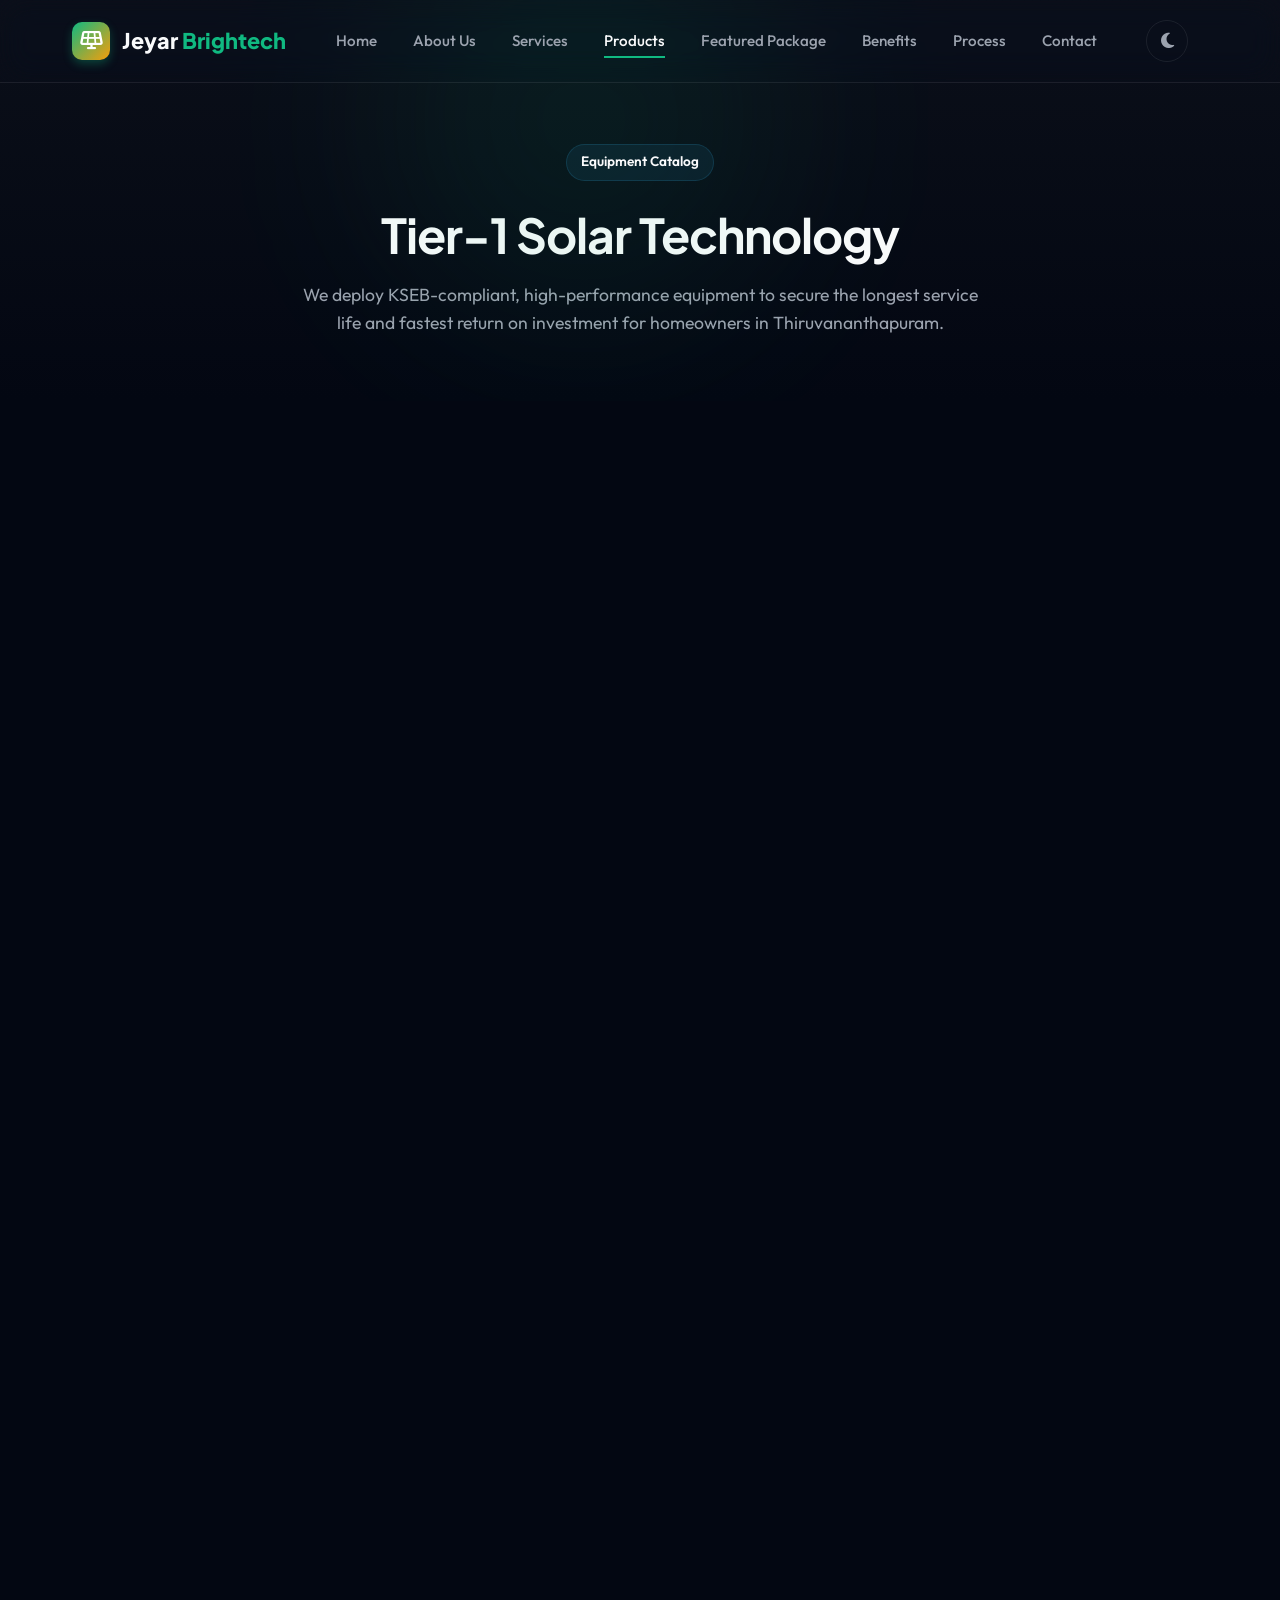
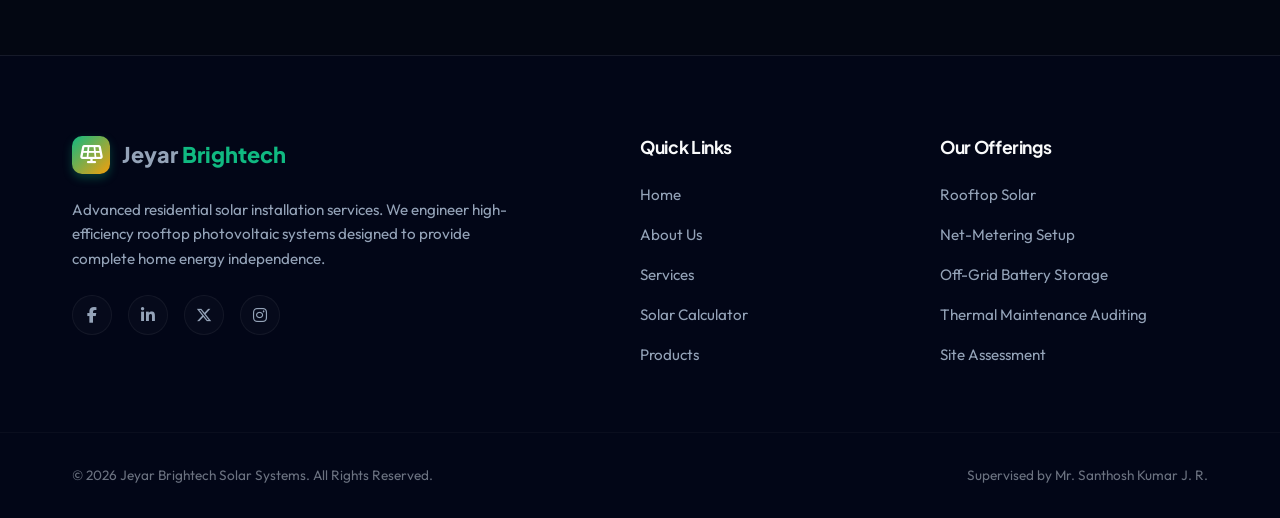
==== products.html @ 48701ebe "k" ====
<!DOCTYPE html>
<html lang="en" data-theme="dark">
<head>
    <meta charset="UTF-8">
    <meta name="viewport" content="width=device-width, initial-scale=1.0">
    <title>Jeyar Brightech | Solar Products Catalog</title>
    <meta name="description" content="Explore our premium solar products catalog, featuring PAHAL Topcon panels, Selec/Vsole inverters, and lithium energy storage systems. Owned by Mr. Santhosh Kumar J. R.">
    <meta name="keywords" content="solar products, PAHAL Topcon panels, Selec inverters, Vsole inverters, lithium batteries, tubular batteries, Jeyar Brightech">
    <meta name="author" content="Jeyar Brightech">
    <link rel="icon" type="image/svg+xml" href="data:image/svg+xml,<svg xmlns='http://www.w3.org/2000/svg' viewBox='0 0 24 24' fill='%2310b981'><path d='M12 2v2M12 20v2M4.93 4.93l1.41 1.41M16.24 16.24l1.41 1.41M2 12h2M20 12h2M6.34 17.66l-1.41 1.41M19.07 4.93l-1.41 1.41M12 7c-2.76 0-5 2.24-5 5s2.24 5 5 5 5-2.24 5-5-2.24-5-5-5z'/></svg>">
    
    <!-- Google Fonts -->
    <link rel="preconnect" href="https://fonts.googleapis.com">
    <link rel="preconnect" href="https://fonts.gstatic.com" crossorigin>
    <link href="https://fonts.googleapis.com/css2?family=Outfit:wght@300;400;500;600;700&family=Plus+Jakarta+Sans:wght@400;500;600;700;800&display=swap" rel="stylesheet">
    
    <!-- FontAwesome for Icons -->
    <link rel="stylesheet" href="https://cdnjs.cloudflare.com/ajax/libs/font-awesome/6.4.0/css/all.min.css">
    
    <!-- Main Style Sheet -->
    <link rel="stylesheet" href="style.css">
    
    <!-- Products Page Specific Styles -->
    <style>
        .products-hero {
            padding: 9rem 0 4rem 0;
            background: linear-gradient(180deg, var(--bg-secondary) 0%, var(--bg-primary) 100%);
            position: relative;
            overflow: hidden;
            text-align: center;
        }

        .products-hero::before {
            content: '';
            position: absolute;
            top: -20%;
            left: 30%;
            width: 400px;
            height: 400px;
            background: var(--accent-glow);
            filter: blur(100px);
            border-radius: 50%;
            opacity: 0.6;
            pointer-events: none;
        }

        .product-row {
            display: grid;
            grid-template-columns: 1fr 1.1fr;
            gap: 4rem;
            align-items: center;
            margin-bottom: 5rem;
        }

        .product-row:nth-child(even) {
            direction: rtl;
        }

        .product-row:nth-child(even) .product-info-block {
            direction: ltr;
        }

        .product-image-block {
            position: relative;
            border-radius: 24px;
            overflow: hidden;
            border: 1px solid var(--border-color);
            box-shadow: var(--shadow-md);
            transition: border-color var(--transition-speed), transform var(--transition-speed);
        }

        .product-image-block:hover {
            border-color: var(--border-hover);
            transform: translateY(-5px);
        }

        .product-image-block img {
            width: 100%;
            height: auto;
            display: block;
            object-fit: cover;
            aspect-ratio: 4/3;
        }

        .product-badge-overlay {
            position: absolute;
            top: 1.5rem;
            left: 1.5rem;
            background: rgba(15, 23, 42, 0.75);
            backdrop-filter: blur(8px);
            border: 1px solid rgba(255, 255, 255, 0.1);
            color: #fff;
            padding: 0.5rem 1rem;
            border-radius: 30px;
            font-size: 0.85rem;
            font-weight: 600;
            z-index: 2;
        }

        .product-row:nth-child(even) .product-badge-overlay {
            left: auto;
            right: 1.5rem;
        }

        .product-info-block h3 {
            font-size: 2.2rem;
            font-weight: 700;
            margin-bottom: 1.25rem;
            font-family: 'Plus Jakarta Sans', sans-serif;
            color: var(--text-primary);
        }

        .product-description {
            font-size: 1.05rem;
            line-height: 1.6;
            color: var(--text-secondary);
            margin-bottom: 2rem;
        }

        .specs-table {
            width: 100%;
            border-collapse: collapse;
            margin-bottom: 2.25rem;
            font-size: 0.95rem;
        }

        .specs-table tr {
            border-bottom: 1px solid var(--border-color);
        }

        .specs-table tr:last-child {
            border-bottom: none;
        }

        .specs-table td {
            padding: 0.8rem 0;
            color: var(--text-secondary);
        }

        .specs-table td:first-child {
            font-weight: 600;
            color: var(--text-primary);
            width: 40%;
        }

        .advantage-tags {
            display: flex;
            flex-wrap: wrap;
            gap: 0.75rem;
            margin-bottom: 2.25rem;
        }

        .advantage-tag {
            background: rgba(var(--accent-emerald-rgb), 0.08);
            border: 1px solid rgba(var(--accent-emerald-rgb), 0.15);
            color: var(--accent-emerald);
            padding: 0.4rem 0.9rem;
            border-radius: 30px;
            font-size: 0.85rem;
            font-weight: 600;
            display: inline-flex;
            align-items: center;
            gap: 0.5rem;
        }

        @media (max-width: 992px) {
            .product-row {
                grid-template-columns: 1fr;
                gap: 2.5rem;
                margin-bottom: 4rem;
            }
            .product-row:nth-child(even) {
                direction: ltr;
            }
            .product-image-block img {
                aspect-ratio: 16/9;
            }
        }
    </style>
</head>
<body>

    <!-- Header Navigation -->
    <header class="header">
        <div class="container header-container">
            <a href="index.html" class="logo">
                <span class="logo-icon"><i class="fa-solid fa-solar-panel"></i></span>
                <span class="logo-text">Jeyar <span class="highlight">Brightech</span></span>
            </a>
            
            <nav class="nav" id="nav-menu">
                <ul class="nav-list">
                    <li><a href="index.html" class="nav-link">Home</a></li>
                    <li><a href="index.html#about" class="nav-link">About Us</a></li>
                    <li><a href="index.html#services" class="nav-link">Services</a></li>
                    <li><a href="#" class="nav-link active">Products</a></li>
                    <li><a href="index.html#package" class="nav-link">Featured Package</a></li>
                    <li><a href="index.html#benefits" class="nav-link">Benefits</a></li>
                    <li><a href="index.html#process" class="nav-link">Process</a></li>
                    <li><a href="index.html#contact" class="nav-link">Contact</a></li>
                </ul>
            </nav>

            <div class="header-actions">
                <button class="theme-toggle" id="theme-toggle" aria-label="Toggle theme">
                    <i class="fa-solid fa-moon"></i>
                </button>
                <button class="mobile-toggle" id="mobile-toggle" aria-label="Toggle navigation menu">
                    <span></span>
                    <span></span>
                    <span></span>
                </button>
            </div>
        </div>
    </header>

    <!-- Main Content -->
    <main>
        <!-- Hero Banner -->
        <section class="products-hero">
            <div class="container">
                <div class="badge animate-fade-in" style="margin-bottom: 1.5rem; background: rgba(56, 189, 248, 0.08); border: 1px solid rgba(56, 189, 248, 0.15); display: inline-flex;">
                    <span style="color: var(--text-primary); font-weight: 600;">Equipment Catalog</span>
                </div>
                <h1 style="font-size: 3rem; margin-bottom: 1rem; font-family: 'Plus Jakarta Sans', sans-serif;">Tier-1 Solar Technology</h1>
                <p style="max-width: 700px; margin: 0 auto; color: var(--text-secondary); font-size: 1.1rem; line-height: 1.6;">
                    We deploy KSEB-compliant, high-performance equipment to secure the longest service life and fastest return on investment for homeowners in Thiruvananthapuram.
                </p>
            </div>
        </section>

        <!-- Product Details Catalog -->
        <section class="section">
            <div class="container">
                
                <!-- Product 1: PV Modules -->
                <div class="product-row reveal">
                    <div class="product-image-block">
                        <span class="product-badge-overlay"><i class="fa-solid fa-certificate text-emerald"></i> 30-Year Performance Warranty</span>
                        <img src="assets/solar_panel_villa.png" alt="PAHAL Topcon Monocrystalline Panels">
                    </div>
                    <div class="product-info-block">
                        <h3>Solar Photovoltaic Modules</h3>
                        <p class="product-description">
                            We install premium monocrystalline N-type Topcon technology solar panels, yielding exceptional sunlight-to-electricity conversion efficiency, even on overcast days.
                        </p>
                        <table class="specs-table">
                            <tr>
                                <td>Panel Technology</td>
                                <td>N-Type Topcon Monocrystalline (Half-Cut Cells)</td>
                            </tr>
                            <tr>
                                <td>Power Outputs</td>
                                <td>550Wp - 575Wp+ modules</td>
                            </tr>
                            <tr>
                                <td>Module Efficiency</td>
                                <td>Up to 22.3% conversion rate</td>
                            </tr>
                            <tr>
                                <td>Temperature Coefficient</td>
                                <td>-0.30% / °C (High temperature tolerance)</td>
                            </tr>
                        </table>
                        <div class="advantage-tags">
                            <span class="advantage-tag"><i class="fa-solid fa-cloud-sun"></i> Low Light Efficiency</span>
                            <span class="advantage-tag"><i class="fa-solid fa-snowflake"></i> Low Heat Degradation</span>
                            <span class="advantage-tag"><i class="fa-solid fa-wind"></i> 2400Pa Wind Load Certified</span>
                        </div>
                        <a href="index.html#contact" class="btn btn-primary"><i class="fa-solid fa-file-invoice-dollar"></i> Get System Quote</a>
                    </div>
                </div>

                <!-- Product 2: Inverters -->
                <div class="product-row reveal">
                    <div class="product-image-block">
                        <span class="product-badge-overlay"><i class="fa-solid fa-shield-halved text-emerald"></i> 10-Year Manufacturer Warranty</span>
                        <img src="assets/smart_inverter.png" alt="Smart Solar Grid-Tied Inverter">
                    </div>
                    <div class="product-info-block">
                        <h3>Smart Grid-Tied Inverters</h3>
                        <p class="product-description">
                            The brain of your solar system. Converts DC power generated by panels into pure sine-wave AC power for home usage. Includes built-in WiFi cloud telemetry.
                        </p>
                        <table class="specs-table">
                            <tr>
                                <td>Inverter Type</td>
                                <td>High-Efficiency On-Grid / Hybrid pure sine wave</td>
                            </tr>
                            <tr>
                                <td>MPPT Efficiency</td>
                                <td>99.9% tracking accuracy (Dual MPPT inputs)</td>
                            </tr>
                            <tr>
                                <td>Connectivity</td>
                                <td>WiFi / RS485 for real-time mobile app monitoring</td>
                            </tr>
                            <tr>
                                <td>Safety Ratings</td>
                                <td>IP65 water protection, DC isolation switch</td>
                            </tr>
                        </table>
                        <div class="advantage-tags">
                            <span class="advantage-tag"><i class="fa-solid fa-mobile-screen-button"></i> Mobile App Telemetry</span>
                            <span class="advantage-tag"><i class="fa-solid fa-bolt"></i> Surge Protection Built-in</span>
                            <span class="advantage-tag"><i class="fa-solid fa-house-signal"></i> Net-Metering Compliant</span>
                        </div>
                        <a href="index.html#contact" class="btn btn-primary"><i class="fa-solid fa-file-invoice-dollar"></i> Get System Quote</a>
                    </div>
                </div>

                <!-- Product 3: Batteries -->
                <div class="product-row reveal">
                    <div class="product-image-block">
                        <span class="product-badge-overlay"><i class="fa-solid fa-battery-full text-emerald"></i> 5-Year Deep-Cycle Warranty</span>
                        <img src="assets/lithium_battery.png" alt="Lithium Solar Storage battery pack">
                    </div>
                    <div class="product-info-block">
                        <h3>Energy Storage Batteries</h3>
                        <p class="product-description">
                            Designed for hybrid configurations. Store excess daytime solar electricity to secure uninterrupted home power during evening grid blackouts.
                        </p>
                        <table class="specs-table">
                            <tr>
                                <td>Battery Options</td>
                                <td>Smart Lithium-ion (LiFePO4) / Tall Tubular Batteries</td>
                            </tr>
                            <tr>
                                <td>Depth of Discharge</td>
                                <td>Up to 90% DoD for Lithium, 50% for Tubular</td>
                            </tr>
                            <tr>
                                <td>Design Life</td>
                                <td>6000+ Cycles (Lithium), 1500+ Cycles (Tubular)</td>
                            </tr>
                            <tr>
                                <td>Environmental Safety</td>
                                <td>Integrated Battery Management System (BMS)</td>
                            </tr>
                        </table>
                        <div class="advantage-tags">
                            <span class="advantage-tag"><i class="fa-solid fa-house-laptop"></i> Uninterrupted Backups</span>
                            <span class="advantage-tag"><i class="fa-solid fa-heart-pulse"></i> Intelligent BMS Monitor</span>
                            <span class="advantage-tag"><i class="fa-solid fa-fire-extinguisher"></i> Thermal Runaway Safety</span>
                        </div>
                        <a href="index.html#contact" class="btn btn-primary"><i class="fa-solid fa-file-invoice-dollar"></i> Get System Quote</a>
                    </div>
                </div>

                <!-- Product 4: Mounting Structures -->
                <div class="product-row reveal">
                    <div class="product-image-block">
                        <span class="product-badge-overlay"><i class="fa-solid fa-circle-check text-emerald"></i> Corrosion Resistant Warranty</span>
                        <div style="background: linear-gradient(135deg, #1e293b, #0f172a); display: flex; align-items: center; justify-content: center; aspect-ratio: 4/3; width: 100%;">
                            <i class="fa-solid fa-screwdriver-wrench" style="font-size: 6rem; color: var(--accent-emerald); opacity: 0.85;"></i>
                        </div>
                    </div>
                    <div class="product-info-block">
                        <h3>HDG Mounting Structures</h3>
                        <p class="product-description">
                            Rooftop solar systems are subjected to severe monsoon winds and coastal air. We secure your panels with heavy-duty structural engineering.
                        </p>
                        <table class="specs-table">
                            <tr>
                                <td>Structure Profile</td>
                                <td>Hot-Dip Galvanized (HDG) / 16-Gauge anodized Aluminum</td>
                            </tr>
                            <tr>
                                <td>Wind Speed Rating</td>
                                <td>Engineered to withstand up to 150 km/h wind shear</td>
                            </tr>
                            <tr>
                                <td>Fasteners</td>
                                <td>SS304 stainless steel bolts and weather-resistant clamps</td>
                            </tr>
                            <tr>
                                <td>Grounding Protection</td>
                                <td>Lightning arrestor + copper earthing rods standard</td>
                            </tr>
                        </table>
                        <div class="advantage-tags">
                            <span class="advantage-tag"><i class="fa-solid fa-cloud-showers-water"></i> Corrosion-proof HDG</span>
                            <span class="advantage-tag"><i class="fa-solid fa-cloud-bolt"></i> Lightning Shield protection</span>
                            <span class="advantage-tag"><i class="fa-solid fa-helmet-safety"></i> Structural Engineer certified</span>
                        </div>
                        <a href="index.html#contact" class="btn btn-primary"><i class="fa-solid fa-file-invoice-dollar"></i> Get System Quote</a>
                    </div>
                </div>

            </div>
        </section>
    </main>

    <!-- Footer -->
    <footer class="footer">
        <div class="container footer-container">
            <div class="footer-info">
                <a href="index.html" class="logo">
                    <span class="logo-icon"><i class="fa-solid fa-solar-panel"></i></span>
                    <span class="logo-text">Jeyar <span class="highlight">Brightech</span></span>
                </a>
                <p>Advanced residential solar installation services. We engineer high-efficiency rooftop photovoltaic systems designed to provide complete home energy independence.</p>
                <div class="social-links">
                    <a href="#" aria-label="Facebook"><i class="fa-brands fa-facebook-f"></i></a>
                    <a href="#" aria-label="LinkedIn"><i class="fa-brands fa-linkedin-in"></i></a>
                    <a href="#" aria-label="Twitter"><i class="fa-brands fa-x-twitter"></i></a>
                    <a href="#" aria-label="Instagram"><i class="fa-brands fa-instagram"></i></a>
                </div>
            </div>
            
            <div class="footer-links-col">
                <h4>Quick Links</h4>
                <ul class="footer-links">
                    <li><a href="index.html">Home</a></li>
                    <li><a href="index.html#about">About Us</a></li>
                    <li><a href="index.html#services">Services</a></li>
                    <li><a href="index.html#calculator">Solar Calculator</a></li>
                    <li><a href="#">Products</a></li>
                </ul>
            </div>
            
            <div class="footer-links-col">
                <h4>Our Offerings</h4>
                <ul class="footer-links">
                    <li><a href="index.html#services">Rooftop Solar</a></li>
                    <li><a href="index.html#services">Net-Metering Setup</a></li>
                    <li><a href="index.html#services">Off-Grid Battery Storage</a></li>
                    <li><a href="index.html#services">Thermal Maintenance Auditing</a></li>
                    <li><a href="index.html#contact">Site Assessment</a></li>
                </ul>
            </div>
        </div>
        
        <div class="footer-bottom">
            <div class="container footer-bottom-container">
                <p>&copy; 2026 Jeyar Brightech Solar Systems. All Rights Reserved.</p>
                <p>Supervised by Mr. Santhosh Kumar J. R.</p>
            </div>
        </div>
    </footer>

    <!-- Toast Container for Notifications -->
    <div class="toast-container" id="toast-container"></div>

    <script src="app.js"></script>
</body>
</html>
---- style.css ----
/* ==========================================================================
   Jeyar Brightech Solar Systems Stylesheet
   Created with premium dark-first aesthetic, dynamic animations,
   light/dark modes, and high-fidelity responsive layouts.
   ========================================================================== */

/* --- Custom Variables & Theme Tokens --- */
:root {
    /* Dark Mode (Default) Variables */
    --bg-primary: #030712;
    --bg-secondary: #0b0f19;
    --bg-card: rgba(17, 24, 39, 0.7);
    --bg-card-hover: rgba(31, 41, 55, 0.85);
    --text-primary: #f9fafb;
    --text-secondary: #9ca3af;
    --text-muted: #6b7280;
    
    --accent-emerald: #10b981;
    --accent-emerald-rgb: 16, 185, 129;
    --accent-amber: #f59e0b;
    --accent-amber-rgb: 245, 158, 11;
    --accent-glow: rgba(16, 185, 129, 0.15);
    
    --border-color: rgba(255, 255, 255, 0.08);
    --border-hover: rgba(16, 185, 129, 0.3);
    
    --glass-blur: blur(16px) saturate(120%);
    --shadow-sm: 0 2px 8px rgba(0, 0, 0, 0.5);
    --shadow-md: 0 8px 30px rgba(0, 0, 0, 0.6);
    --shadow-glow: 0 0 25px rgba(16, 185, 129, 0.25);
    
    --transition-speed: 0.3s;
    --transition-elastic: cubic-bezier(0.68, -0.6, 0.32, 1.6);
}

[data-theme="light"] {
    /* Light Mode Variables */
    --bg-primary: #f8fafc;
    --bg-secondary: #f1f5f9;
    --bg-card: rgba(255, 255, 255, 0.8);
    --bg-card-hover: rgba(255, 255, 255, 0.95);
    --text-primary: #0f172a;
    --text-secondary: #475569;
    --text-muted: #64748b;
    
    --accent-emerald: #059669;
    --accent-emerald-rgb: 5, 150, 105;
    --accent-amber: #d97706;
    --accent-amber-rgb: 217, 119, 6;
    --accent-glow: rgba(5, 150, 105, 0.08);
    
    --border-color: rgba(15, 23, 42, 0.08);
    --border-hover: rgba(5, 150, 105, 0.4);
    
    --glass-blur: blur(16px) saturate(110%);
    --shadow-sm: 0 2px 8px rgba(15, 23, 42, 0.05);
    --shadow-md: 0 8px 30px rgba(15, 23, 42, 0.08);
    --shadow-glow: 0 10px 25px rgba(5, 150, 105, 0.15);
}

/* --- Base Settings & Resets --- */
* {
    margin: 0;
    padding: 0;
    box-sizing: border-box;
}

html {
    scroll-behavior: smooth;
    scroll-padding-top: 80px; /* Offset for sticky header */
    --scene-sky-bg: linear-gradient(to bottom, #38bdf8 0%, #bae6fd 60%, #e0f2fe 100%);
    --stars-opacity: 0;
    --sun-opacity: 1;
    --sun-translate: translateY(0);
    --moon-opacity: 0;
    --moon-translate: translateY(80px);
    --sea-color: #0284c7;
    --hill-color: #22c55e;
}

/* --- Base Settings & Resets --- */
* {
    margin: 0;
    padding: 0;
    box-sizing: border-box;
}

html {
    scroll-behavior: smooth;
    scroll-padding-top: 80px; /* Offset for sticky header */
}

body {
    font-family: 'Outfit', sans-serif;
    background-color: var(--bg-primary);
    color: var(--text-primary);
    line-height: 1.6;
    transition: background-color var(--transition-speed) ease, color var(--transition-speed) ease;
    overflow-x: hidden;
}

h1, h2, h3, h4, h5, h6 {
    font-family: 'Plus Jakarta Sans', sans-serif;
    font-weight: 700;
    letter-spacing: -0.02em;
    line-height: 1.25;
}

a {
    color: inherit;
    text-decoration: none;
    transition: all var(--transition-speed) ease;
}

ul {
    list-style: none;
}

button, input, select, textarea {
    font-family: inherit;
    font-size: inherit;
    color: inherit;
    background: none;
    border: none;
    outline: none;
}

img {
    max-width: 100%;
    height: auto;
    display: block;
}

/* --- Reusable Layout Components --- */
.container {
    width: 100%;
    max-width: 1200px;
    margin: 0 auto;
    padding: 0 2rem;
}

.section {
    padding: 3.5rem 0;
    position: relative;
}

.bg-alt {
    background-color: var(--bg-secondary);
}

.highlight {
    color: var(--accent-emerald);
}

.text-emerald {
    color: var(--accent-emerald) !important;
}

.text-amber {
    color: var(--accent-amber) !important;
}

.text-white {
    color: var(--text-primary) !important;
}

.flex-1 {
    flex: 1;
}

.hidden {
    display: none !important;
}

/* --- Buttons & CTAs --- */
.btn {
    display: inline-flex;
    align-items: center;
    justify-content: center;
    gap: 0.75rem;
    padding: 0.875rem 1.75rem;
    border-radius: 50px;
    font-weight: 600;
    font-size: 0.95rem;
    cursor: pointer;
    transition: all var(--transition-speed) var(--transition-elastic);
    box-shadow: var(--shadow-sm);
}

.btn-primary {
    background: linear-gradient(135deg, var(--accent-emerald) 0%, rgba(var(--accent-emerald-rgb), 0.8) 100%);
    color: #ffffff;
}

.btn-primary:hover {
    transform: translateY(-3px);
    box-shadow: 0 8px 20px rgba(var(--accent-emerald-rgb), 0.4);
    filter: brightness(1.1);
}

.btn-outline {
    border: 2px solid var(--border-color);
    color: var(--text-primary);
}

.btn-outline:hover {
    border-color: var(--accent-emerald);
    background-color: rgba(var(--accent-emerald-rgb), 0.05);
    transform: translateY(-3px);
}

.btn-block {
    display: flex;
    width: 100%;
}

/* --- Card Styles (Glassmorphism) --- */
.glass-card {
    background: var(--bg-card);
    backdrop-filter: var(--glass-blur);
    -webkit-backdrop-filter: var(--glass-blur);
    border: 1px solid var(--border-color);
    border-radius: 20px;
    box-shadow: var(--shadow-md);
    transition: transform var(--transition-speed) ease, border-color var(--transition-speed) ease, box-shadow var(--transition-speed) ease;
}

.glass-card:hover {
    border-color: var(--border-hover);
    box-shadow: var(--shadow-glow);
}

/* --- Section Headers --- */
.section-header {
    text-align: center;
    max-width: 700px;
    margin: 0 auto 2.25rem auto;
}

.section-subtitle {
    font-size: 0.875rem;
    text-transform: uppercase;
    letter-spacing: 0.2em;
    font-weight: 700;
    color: var(--accent-emerald);
    display: block;
    margin-bottom: 0.75rem;
}

.section-title {
    font-size: 2.5rem;
    margin-bottom: 1.25rem;
}

.section-desc {
    color: var(--text-secondary);
    font-size: 1.1rem;
}

/* --- Header & Navigation --- */
.header {
    position: fixed;
    top: 0;
    left: 0;
    width: 100%;
    z-index: 1000;
    background: rgba(var(--bg-primary) == #030712 ? "3, 7, 18" : "248, 250, 252", 0.75);
    backdrop-filter: var(--glass-blur);
    -webkit-backdrop-filter: var(--glass-blur);
    border-bottom: 1px solid var(--border-color);
    transition: padding var(--transition-speed) ease, background var(--transition-speed) ease;
    padding: 1.25rem 0;
}

.header.scrolled {
    padding: 0.75rem 0;
    background: var(--bg-primary);
    box-shadow: var(--shadow-sm);
}

.header-container {
    display: flex;
    align-items: center;
    justify-content: space-between;
}

/* Logo */
.logo {
    display: flex;
    align-items: center;
    gap: 0.75rem;
    font-size: 1.35rem;
    font-weight: 800;
    font-family: 'Plus Jakarta Sans', sans-serif;
}

.logo-icon {
    width: 38px;
    height: 38px;
    background: linear-gradient(135deg, var(--accent-emerald) 0%, var(--accent-amber) 100%);
    border-radius: 10px;
    display: flex;
    align-items: center;
    justify-content: center;
    color: #ffffff;
    font-size: 1.15rem;
    box-shadow: 0 4px 10px rgba(var(--accent-emerald-rgb), 0.3);
}

/* Nav Menu */
.nav-list {
    display: flex;
    align-items: center;
    gap: 2.25rem;
}

.nav-link {
    font-size: 0.95rem;
    font-weight: 500;
    color: var(--text-secondary);
    position: relative;
    padding: 0.5rem 0;
}

.nav-link:hover, .nav-link.active {
    color: var(--text-primary);
}

.nav-link::after {
    content: '';
    position: absolute;
    bottom: 0;
    left: 0;
    width: 0%;
    height: 2px;
    background-color: var(--accent-emerald);
    transition: width var(--transition-speed) ease;
}

.nav-link:hover::after, .nav-link.active::after {
    width: 100%;
}

/* Header Actions */
.header-actions {
    display: flex;
    align-items: center;
    gap: 1.25rem;
}

.theme-toggle {
    width: 42px;
    height: 42px;
    border-radius: 50%;
    border: 1px solid var(--border-color);
    display: flex;
    align-items: center;
    justify-content: center;
    cursor: pointer;
    font-size: 1.1rem;
    color: var(--text-secondary);
    transition: all var(--transition-speed) ease;
}

.theme-toggle:hover {
    color: var(--accent-emerald);
    border-color: var(--accent-emerald);
    background-color: rgba(var(--accent-emerald-rgb), 0.05);
}

.mobile-menu-toggle {
    display: none;
    flex-direction: column;
    gap: 5px;
    width: 30px;
    cursor: pointer;
}

.mobile-menu-toggle .bar {
    width: 100%;
    height: 3px;
    background-color: var(--text-primary);
    border-radius: 3px;
    transition: all var(--transition-speed) ease;
}

/* --- Hero Section --- */
.hero {
    min-height: 95vh;
    display: flex;
    align-items: center;
    padding-top: 140px;
    padding-bottom: 120px;
    position: relative;
    overflow: hidden;
    background-image: var(--hero-bg);
    background-size: cover;
    background-position: center bottom;
    background-repeat: no-repeat;
    transition: background-image 0.8s ease-in-out, background-color 0.8s ease-in-out;
}

.hero-container {
    display: flex;
    justify-content: space-between;
    align-items: center;
    gap: 2rem;
    position: relative;
    z-index: 5;
    flex-wrap: wrap;
    width: 100%;
}

.hero-content {
    display: flex;
    flex-direction: column;
    align-items: flex-start;
}

.badge {
    display: inline-flex;
    align-items: center;
    gap: 0.5rem;
    padding: 0.4rem 0.9rem;
    border-radius: 50px;
    background-color: rgba(var(--accent-emerald-rgb), 0.08);
    border: 1px solid rgba(var(--accent-emerald-rgb), 0.2);
    font-size: 0.85rem;
    font-weight: 600;
    color: var(--accent-emerald);
    margin-bottom: 1.75rem;
}

.hero-title {
    font-size: 3.75rem;
    line-height: 1.15;
    margin-bottom: 1.5rem;
}

.gradient-text {
    background: linear-gradient(135deg, var(--accent-emerald) 0%, var(--accent-amber) 100%);
    -webkit-background-clip: text;
    -webkit-text-fill-color: transparent;
}

.hero-subtitle {
    font-size: 1.15rem;
    color: var(--text-secondary);
    margin-bottom: 1.5rem;
    max-width: 580px;
}

.owner-tag {
    margin-bottom: 1.25rem;
}

.owner-badge {
    display: inline-flex;
    align-items: center;
    gap: 0.5rem;
    padding: 0.5rem 1rem;
    border-radius: 12px;
    background-color: var(--border-color);
    font-size: 0.9rem;
    font-weight: 500;
    border: 1px solid rgba(255, 255, 255, 0.03);
}

.hero-actions {
    display: flex;
    align-items: center;
    gap: 1.25rem;
    flex-wrap: wrap;
}

/* Hero Right: Solar Graphic */
.hero-graphics {
    position: relative;
    display: flex;
    justify-content: center;
    align-items: center;
}

.hero-card {
    padding: 2rem;
    width: 100%;
    max-width: 440px;
    border-radius: 28px;
    position: relative;
    overflow: hidden;
}

.solar-panel-graphic {
    aspect-ratio: 16/10;
    background: linear-gradient(145deg, #111827 0%, #1f2937 100%);
    border-radius: 16px;
    position: relative;
    overflow: hidden;
    border: 1px solid rgba(255, 255, 255, 0.05);
    margin-bottom: 1.5rem;
}

.grid-line {
    position: absolute;
    background-color: rgba(255, 255, 255, 0.07);
}

.grid-line.horizontal {
    width: 100%;
    height: 1px;
}

.grid-line.horizontal:nth-child(1) { top: 25%; }
.grid-line.horizontal:nth-child(2) { top: 50%; }
.grid-line.horizontal:nth-child(3) { top: 75%; }

.grid-line.vertical {
    height: 100%;
    width: 1px;
}

.grid-line.vertical:nth-child(4) { left: 25%; }
.grid-line.vertical:nth-child(5) { left: 50%; }
.grid-line.vertical:nth-child(6) { left: 75%; }

.sun-glow {
    position: absolute;
    top: -20%;
    left: -20%;
    width: 60%;
    height: 60%;
    background: radial-gradient(circle, rgba(var(--accent-amber-rgb), 0.3) 0%, transparent 70%);
    animation: pulseGlow 4s infinite alternate ease-in-out;
}

.card-footer {
    display: flex;
    justify-content: space-between;
    align-items: center;
    border-top: 1px solid var(--border-color);
    padding-top: 1.25rem;
}

.stat-item {
    display: flex;
    flex-direction: column;
}

.stat-number {
    font-size: 1.85rem;
    font-weight: 800;
    font-family: 'Plus Jakarta Sans', sans-serif;
    color: var(--accent-emerald);
}

.stat-plus {
    font-size: 1.3rem;
    color: var(--accent-emerald);
    font-weight: 700;
}

.stat-label {
    font-size: 0.8rem;
    color: var(--text-muted);
    text-transform: uppercase;
    letter-spacing: 0.05em;
    margin-top: 0.25rem;
}

.hero-badge-float {
    position: absolute;
    top: 10%;
    left: -15%;
    padding: 0.85rem 1.25rem;
    display: flex;
    align-items: center;
    gap: 0.85rem;
    border-radius: 16px;
    max-width: 220px;
    animation: floatUpDown 6s infinite ease-in-out;
}

.hero-badge-float-2 {
    position: absolute;
    bottom: 12%;
    right: -10%;
    padding: 0.85rem 1.25rem;
    display: flex;
    align-items: center;
    gap: 0.85rem;
    border-radius: 16px;
    max-width: 220px;
    animation: floatUpDown 6s infinite ease-in-out 3s;
}

.badge-float-icon {
    width: 40px;
    height: 40px;
    border-radius: 12px;
    background: rgba(255, 255, 255, 0.03);
    display: flex;
    align-items: center;
    justify-content: center;
    font-size: 1.15rem;
    border: 1px solid var(--border-color);
}

.hero-badge-float h4, .hero-badge-float-2 h4 {
    font-size: 0.85rem;
    font-weight: 700;
    color: var(--text-primary);
}

.hero-badge-float p, .hero-badge-float-2 p {
    font-size: 0.75rem;
    color: var(--text-secondary);
}

/* Scroll indicator */
.scroll-indicator {
    position: absolute;
    bottom: 2rem;
    left: 50%;
    transform: translateX(-50%);
    display: flex;
    flex-direction: column;
    align-items: center;
    gap: 0.5rem;
    font-size: 0.8rem;
    color: var(--text-muted);
    text-transform: uppercase;
    letter-spacing: 0.1em;
    pointer-events: none;
    z-index: 2;
}

.scroll-bounce {
    animation: bounce 2s infinite;
}

/* --- About Us Section --- */
.about-grid {
    display: grid;
    grid-template-columns: 1.05fr 0.95fr;
    gap: 2rem;
    align-items: stretch;
}

.about-info {
    padding: 1.5rem 2rem;
    display: flex;
    flex-direction: column;
    justify-content: space-between;
}

.about-icon-main {
    width: 54px;
    height: 54px;
    border-radius: 14px;
    background-color: rgba(var(--accent-emerald-rgb), 0.08);
    color: var(--accent-emerald);
    display: flex;
    align-items: center;
    justify-content: center;
    font-size: 1.45rem;
    border: 1px solid rgba(var(--accent-emerald-rgb), 0.15);
    margin-bottom: 1.75rem;
}

.about-info h3 {
    font-size: 1.85rem;
    margin-bottom: 1.25rem;
}

.about-info p {
    color: var(--text-secondary);
    margin-bottom: 1.25rem;
}

.owner-bio {
    display: flex;
    align-items: center;
    gap: 1rem;
    border-top: 1px solid var(--border-color);
    padding-top: 1.75rem;
    margin-top: 1.5rem;
}

.owner-avatar {
    width: 52px;
    height: 52px;
    border-radius: 50%;
    background-color: rgba(var(--accent-emerald-rgb), 0.08);
    border: 2px solid var(--accent-emerald);
    display: flex;
    align-items: center;
    justify-content: center;
    font-size: 1.35rem;
    color: var(--accent-emerald);
}

.owner-name {
    font-size: 1.05rem;
    font-weight: 700;
}

.owner-title {
    font-size: 0.85rem;
    color: var(--text-muted);
}

.about-values {
    display: flex;
    flex-direction: column;
    gap: 1.5rem;
    justify-content: center;
}

.value-card {
    padding: 2rem;
    display: flex;
    gap: 1.5rem;
    align-items: flex-start;
}

.value-icon {
    width: 48px;
    height: 48px;
    border-radius: 12px;
    background-color: rgba(255, 255, 255, 0.02);
    border: 1px solid var(--border-color);
    display: flex;
    align-items: center;
    justify-content: center;
    font-size: 1.25rem;
    color: var(--accent-emerald);
    flex-shrink: 0;
    transition: all var(--transition-speed) ease;
}

.value-card:hover .value-icon {
    background-color: rgba(var(--accent-emerald-rgb), 0.1);
    border-color: var(--accent-emerald);
}

.value-text h4 {
    font-size: 1.15rem;
    margin-bottom: 0.5rem;
}

.value-text p {
    font-size: 0.95rem;
    color: var(--text-secondary);
}

/* --- Solutions / Services Section --- */
.solutions-grid {
    display: grid;
    grid-template-columns: repeat(auto-fit, minmax(280px, 1fr));
    gap: 2rem;
}

.solution-card {
    padding: 2.5rem;
    display: flex;
    flex-direction: column;
    height: 100%;
}

.solution-icon {
    width: 52px;
    height: 52px;
    border-radius: 14px;
    background-color: rgba(var(--accent-emerald-rgb), 0.08);
    color: var(--accent-emerald);
    display: flex;
    align-items: center;
    justify-content: center;
    font-size: 1.45rem;
    border: 1px solid rgba(var(--accent-emerald-rgb), 0.15);
    margin-bottom: 1.75rem;
}

.solution-card h3 {
    font-size: 1.45rem;
    margin-bottom: 1rem;
}

.solution-card p {
    color: var(--text-secondary);
    font-size: 0.95rem;
    margin-bottom: 1.75rem;
    flex-grow: 1;
}

.solution-list {
    display: flex;
    flex-direction: column;
    gap: 0.75rem;
    border-top: 1px solid var(--border-color);
    padding-top: 1.5rem;
}

.solution-list li {
    display: flex;
    align-items: center;
    gap: 0.75rem;
    font-size: 0.88rem;
    color: var(--text-secondary);
}

/* --- Solar Calculator Section --- */
.calculator {
    position: relative;
    overflow: hidden;
}

.calc-bg-glow {
    position: absolute;
    bottom: -15%;
    left: -15%;
    width: 50vw;
    height: 50vw;
    background: radial-gradient(circle, var(--accent-glow) 0%, transparent 70%);
    pointer-events: none;
    z-index: 0;
}

.calculator-grid {
    display: grid;
    grid-template-columns: 1fr 1fr;
    gap: 1.5rem;
    align-items: start;
    position: relative;
    z-index: 1;
}

.calc-input-block, .calc-result-block {
    padding: 1.5rem 2rem;
}

.calc-input-block h3, .calc-result-block h3 {
    font-size: 1.75rem;
    margin-bottom: 2rem;
    border-bottom: 1px solid var(--border-color);
    padding-bottom: 1rem;
}

.form-group {
    margin-bottom: 1.25rem;
}

.form-group label {
    display: block;
    font-size: 0.9rem;
    font-weight: 600;
    color: var(--text-secondary);
    margin-bottom: 0.75rem;
    text-transform: uppercase;
    letter-spacing: 0.05em;
}

/* Slider Controls */
.bill-slider-container {
    display: flex;
    flex-direction: column;
    gap: 1rem;
}

.slider-val-display {
    font-size: 2.25rem;
    font-weight: 800;
    color: var(--accent-emerald);
    font-family: 'Plus Jakarta Sans', sans-serif;
}

.custom-slider {
    width: 100%;
    height: 8px;
    border-radius: 5px;
    background: var(--border-color);
    -webkit-appearance: none;
    appearance: none;
    cursor: pointer;
    transition: background var(--transition-speed) ease;
}

.custom-slider::-webkit-slider-thumb {
    -webkit-appearance: none;
    width: 24px;
    height: 24px;
    border-radius: 50%;
    background: var(--accent-emerald);
    border: 4px solid var(--bg-primary);
    box-shadow: 0 4px 10px rgba(var(--accent-emerald-rgb), 0.4);
    transition: transform var(--transition-speed) ease;
}

.custom-slider::-webkit-slider-thumb:hover {
    transform: scale(1.15);
}

.slider-labels {
    display: flex;
    justify-content: space-between;
    font-size: 0.8rem;
    color: var(--text-muted);
}

/* Toggle Group Custom */
.property-toggle-btn-group {
    display: flex;
    gap: 1rem;
}

.prop-btn {
    flex: 1;
    padding: 0.85rem 1.25rem;
    border-radius: 12px;
    border: 1px solid var(--border-color);
    font-weight: 600;
    font-size: 0.95rem;
    cursor: pointer;
    display: flex;
    align-items: center;
    justify-content: center;
    gap: 0.75rem;
    background: rgba(255, 255, 255, 0.01);
    transition: all var(--transition-speed) ease;
}

.prop-btn:hover {
    border-color: var(--border-hover);
}

.prop-btn.active {
    background-color: rgba(var(--accent-emerald-rgb), 0.08);
    border-color: var(--accent-emerald);
    color: var(--accent-emerald);
}

/* Select Control */
.custom-select {
    width: 100%;
    padding: 0.9rem 1.25rem;
    border-radius: 12px;
    border: 1px solid var(--border-color);
    background-color: var(--bg-primary);
    color: var(--text-primary);
    appearance: none;
    -webkit-appearance: none;
    cursor: pointer;
    background-image: url("data:image/svg+xml,%3Csvg xmlns='http://www.w3.org/2000/svg' viewBox='0 0 24 24' fill='none' stroke='%239ca3af' stroke-width='2' stroke-linecap='round' stroke-linejoin='round'%3E%3Cpolyline points='6 9 12 15 18 9'/%3E%3C/svg%3E");
    background-repeat: no-repeat;
    background-position: right 1.25rem center;
    background-size: 1.25rem;
    transition: border-color var(--transition-speed) ease;
}

.custom-select:hover, .custom-select:focus {
    border-color: var(--accent-emerald);
}

/* Tips Block */
.calc-tips {
    display: flex;
    gap: 1rem;
    padding: 1.25rem;
    background: rgba(var(--accent-amber-rgb), 0.05);
    border: 1px solid rgba(var(--accent-amber-rgb), 0.15);
    border-radius: 14px;
    align-items: flex-start;
}

.tip-icon {
    font-size: 1.25rem;
    color: var(--accent-amber);
}

.tip-text {
    font-size: 0.88rem;
    color: var(--text-secondary);
}

/* Result Blocks */
.results-grid {
    display: grid;
    grid-template-columns: 1fr 1fr;
    gap: 1.5rem;
    margin-bottom: 1.25rem;
}

.result-tile {
    padding: 1.5rem;
    background-color: rgba(255, 255, 255, 0.015);
    border: 1px solid var(--border-color);
    border-radius: 16px;
    display: flex;
    align-items: center;
    gap: 1.25rem;
}

.result-icon {
    width: 44px;
    height: 44px;
    border-radius: 10px;
    background-color: rgba(255, 255, 255, 0.03);
    border: 1px solid var(--border-color);
    display: flex;
    align-items: center;
    justify-content: center;
    font-size: 1.15rem;
    color: var(--accent-emerald);
}

.result-label {
    display: block;
    font-size: 0.78rem;
    color: var(--text-muted);
    text-transform: uppercase;
    letter-spacing: 0.05em;
    margin-bottom: 0.25rem;
}

.result-value {
    font-size: 1.35rem;
    font-weight: 700;
    font-family: 'Plus Jakarta Sans', sans-serif;
}

/* Eco Impact */
.eco-impact-box {
    background: rgba(var(--accent-emerald-rgb), 0.04);
    border: 1px solid rgba(var(--accent-emerald-rgb), 0.12);
    border-radius: 18px;
    padding: 1rem 1.25rem;
    margin-bottom: 1.25rem;
}

.eco-impact-box h4 {
    font-size: 0.95rem;
    margin-bottom: 1.25rem;
    text-transform: uppercase;
    letter-spacing: 0.05em;
    color: var(--text-secondary);
}

.eco-stats {
    display: flex;
    gap: 2rem;
}

.eco-stat {
    display: flex;
    align-items: center;
    gap: 1rem;
    flex: 1;
}

.eco-icon {
    font-size: 1.75rem;
    color: var(--accent-emerald);
}

.eco-val {
    display: block;
    font-size: 1.45rem;
    font-weight: 800;
    color: var(--text-primary);
    line-height: 1.15;
}

.eco-lbl {
    font-size: 0.78rem;
    color: var(--text-muted);
}

/* --- Product Showcase Section --- */
.products-grid {
    display: grid;
    grid-template-columns: repeat(auto-fit, minmax(320px, 1fr));
    gap: 2.5rem;
}

.product-card {
    display: flex;
    flex-direction: column;
    height: 100%;
    position: relative;
    overflow: hidden;
}

.product-tag {
    position: absolute;
    top: 1.25rem;
    right: 1.25rem;
    background: linear-gradient(135deg, var(--accent-amber) 0%, #d97706 100%);
    color: #ffffff;
    font-size: 0.75rem;
    font-weight: 700;
    padding: 0.35rem 0.85rem;
    border-radius: 50px;
    z-index: 2;
    text-transform: uppercase;
    letter-spacing: 0.05em;
}

.product-img-placeholder {
    width: 100%;
    aspect-ratio: 16/10;
    background: linear-gradient(145deg, #111827 0%, #030712 100%);
    border-radius: 20px 20px 0 0;
    border-bottom: 1px solid var(--border-color);
    display: flex;
    align-items: center;
    justify-content: center;
    position: relative;
    overflow: hidden;
}

.product-img {
    width: 100%;
    height: 100%;
    object-fit: cover;
    transition: transform var(--transition-speed) ease;
}

.product-card:hover .product-img {
    transform: scale(1.06);
}

.product-info {
    padding: 2.25rem;
    flex-grow: 1;
    display: flex;
    flex-direction: column;
}

.product-category {
    font-size: 0.75rem;
    text-transform: uppercase;
    letter-spacing: 0.1em;
    font-weight: 700;
    color: var(--accent-emerald);
    margin-bottom: 0.5rem;
}

.product-info h3 {
    font-size: 1.35rem;
    margin-bottom: 0.75rem;
}

.product-info p {
    color: var(--text-secondary);
    font-size: 0.92rem;
    margin-bottom: 1.75rem;
    flex-grow: 1;
}

.product-specs {
    border-top: 1px solid var(--border-color);
    padding-top: 1.25rem;
    display: flex;
    justify-content: space-between;
    font-size: 0.85rem;
    font-weight: 600;
    color: var(--text-secondary);
}

.product-specs i {
    color: var(--accent-emerald);
    margin-right: 0.5rem;
}

/* --- FAQ Accordion --- */
.faq-accordion-list {
    max-width: 800px;
    margin: 0 auto;
    display: flex;
    flex-direction: column;
    gap: 1.25rem;
}

.faq-item {
    border-radius: 16px;
    overflow: hidden;
    transition: all var(--transition-speed) ease;
}

.faq-question {
    width: 100%;
    padding: 1.75rem 2rem;
    text-align: left;
    display: flex;
    justify-content: space-between;
    align-items: center;
    font-size: 1.15rem;
    font-weight: 600;
    cursor: pointer;
    font-family: 'Plus Jakarta Sans', sans-serif;
    gap: 1.5rem;
}

.faq-toggle-icon {
    width: 32px;
    height: 32px;
    border-radius: 50%;
    background-color: rgba(255, 255, 255, 0.03);
    border: 1px solid var(--border-color);
    display: flex;
    align-items: center;
    justify-content: center;
    color: var(--accent-emerald);
    transition: all var(--transition-speed) ease;
    flex-shrink: 0;
}

.faq-item.active {
    border-color: var(--accent-emerald);
    background-color: var(--bg-card-hover);
}

.faq-item.active .faq-toggle-icon {
    transform: rotate(45deg);
    background-color: var(--accent-emerald);
    color: #ffffff;
}

.faq-answer {
    max-height: 0;
    overflow: hidden;
    transition: max-height 0.4s cubic-bezier(0, 1, 0, 1);
}

.faq-answer p {
    padding: 0 2rem 1.75rem 2rem;
    color: var(--text-secondary);
    font-size: 0.98rem;
    border-top: 1px dashed rgba(255, 255, 255, 0.03);
    padding-top: 1.25rem;
}

/* --- Contact & Consult Section --- */
.contact-grid {
    display: grid;
    grid-template-columns: 0.85fr 1.15fr;
    gap: 2rem;
    align-items: start;
}

.contact-info-block {
    display: flex;
    flex-direction: column;
    gap: 1.5rem;
}

.info-card {
    padding: 1rem 1.25rem;
    display: flex;
    gap: 1.5rem;
    align-items: center;
}

.info-icon {
    width: 48px;
    height: 48px;
    border-radius: 12px;
    background-color: rgba(var(--accent-emerald-rgb), 0.08);
    border: 1px solid rgba(var(--accent-emerald-rgb), 0.15);
    display: flex;
    align-items: center;
    justify-content: center;
    font-size: 1.25rem;
    color: var(--accent-emerald);
    flex-shrink: 0;
}

.info-card h4 {
    font-size: 0.8rem;
    color: var(--text-muted);
    text-transform: uppercase;
    letter-spacing: 0.05em;
    margin-bottom: 0.25rem;
}

.info-card p {
    font-size: 1rem;
    font-weight: 500;
}

.whatsapp-link {
    display: inline-flex;
    align-items: center;
    gap: 0.5rem;
    font-size: 0.9rem;
    font-weight: 600;
    margin-top: 0.25rem;
}

/* Contact Form styling */
.contact-form-block {
    padding: 1.5rem 2rem;
}

.contact-form-block h3 {
    font-size: 1.75rem;
    margin-bottom: 2rem;
    border-bottom: 1px solid var(--border-color);
    padding-bottom: 1rem;
}

.form-row {
    display: flex;
    gap: 1.5rem;
}

.contact-form-block .form-group input,
.contact-form-block .form-group textarea {
    width: 100%;
    padding: 0.9rem 1.25rem;
    border-radius: 12px;
    border: 1px solid var(--border-color);
    background-color: var(--bg-primary);
    color: var(--text-primary);
    transition: border-color var(--transition-speed) ease;
}

.contact-form-block .form-group input::placeholder,
.contact-form-block .form-group textarea::placeholder {
    color: var(--text-muted);
}

.contact-form-block .form-group input:focus,
.contact-form-block .form-group textarea:focus {
    border-color: var(--accent-emerald);
}

/* Form Loader Spinner */
.loader {
    width: 20px;
    height: 20px;
    border: 3px solid rgba(255, 255, 255, 0.3);
    border-radius: 50%;
    border-top-color: #ffffff;
    animation: spin 1s ease-in-out infinite;
}

/* --- Footer --- */
.footer {
    background-color: #020617;
    color: #94a3b8;
    border-top: 1px solid var(--border-color);
    padding: 5rem 0 0 0;
}

.footer-container {
    display: grid;
    grid-template-columns: 2fr 1fr 1fr;
    gap: 2rem;
    margin-bottom: 4rem;
}

.footer-info {
    display: flex;
    flex-direction: column;
    gap: 1.5rem;
}

.footer-info p {
    font-size: 0.95rem;
    max-width: 440px;
}

.social-links {
    display: flex;
    gap: 1rem;
}

.social-links a {
    width: 40px;
    height: 40px;
    border-radius: 50%;
    background-color: rgba(255, 255, 255, 0.02);
    border: 1px solid rgba(255, 255, 255, 0.05);
    display: flex;
    align-items: center;
    justify-content: center;
    color: #94a3b8;
    transition: all var(--transition-speed) ease;
}

.social-links a:hover {
    color: var(--accent-emerald);
    border-color: var(--accent-emerald);
    background-color: rgba(var(--accent-emerald-rgb), 0.05);
    transform: translateY(-2px);
}

.footer-links-col h4 {
    color: var(--text-primary);
    font-size: 1.1rem;
    margin-bottom: 1.5rem;
}

.footer-links {
    display: flex;
    flex-direction: column;
    gap: 0.9rem;
}

.footer-links a {
    font-size: 0.95rem;
    color: #94a3b8;
}

.footer-links a:hover {
    color: var(--accent-emerald);
    padding-left: 5px;
}

/* Footer Bottom */
.footer-bottom {
    border-top: 1px solid rgba(255, 255, 255, 0.03);
    padding: 2rem 0;
    font-size: 0.85rem;
    color: var(--text-muted);
}

.footer-bottom-container {
    display: flex;
    justify-content: space-between;
    align-items: center;
    flex-wrap: wrap;
    gap: 1rem;
}

/* --- Toast Notification System --- */
.toast-container {
    position: fixed;
    bottom: 2rem;
    right: 2rem;
    display: flex;
    flex-direction: column;
    gap: 0.75rem;
    z-index: 1100;
    pointer-events: none;
}

.toast {
    background: var(--bg-card-hover);
    backdrop-filter: var(--glass-blur);
    border: 1px solid var(--accent-emerald);
    border-radius: 12px;
    padding: 1rem 1.5rem;
    box-shadow: var(--shadow-md);
    display: flex;
    align-items: center;
    gap: 0.85rem;
    pointer-events: auto;
    animation: slideInToast 0.3s ease-out forwards;
    max-width: 320px;
}

.toast.toast-error {
    border-color: #ef4444;
}

.toast-icon {
    font-size: 1.2rem;
    color: var(--accent-emerald);
}

.toast-error .toast-icon {
    color: #ef4444;
}

.toast-message {
    font-size: 0.9rem;
    font-weight: 500;
}

/* --- Core Keyframe Animations --- */
@keyframes spin {
    to { transform: rotate(360deg); }
}

@keyframes floatUpDown {
    0%, 100% { transform: translateY(0); }
    50% { transform: translateY(-12px); }
}

@keyframes pulseGlow {
    0% { transform: scale(1) translate(-20%, -20%); opacity: 0.25; }
    100% { transform: scale(1.15) translate(-15%, -15%); opacity: 0.45; }
}

@keyframes bounce {
    0%, 20%, 50%, 80%, 100% { transform: translateY(0); }
    40% { transform: translateY(-8px); }
    60% { transform: translateY(-4px); }
}

@keyframes slideInToast {
    from { transform: translateX(120%); opacity: 0; }
    to { transform: translateX(0); opacity: 1; }
}

@keyframes slideOutToast {
    from { transform: translateX(0); opacity: 1; }
    to { transform: translateX(120%); opacity: 0; }
}

/* Intersection Observer animations */
.reveal {
    opacity: 0;
    transform: translateY(40px);
    transition: opacity 0.8s ease-out, transform 0.8s cubic-bezier(0.16, 1, 0.3, 1);
}

.reveal.active {
    opacity: 1;
    transform: translateY(0);
}

.animate-fade-in {
    opacity: 0;
    animation: fadeIn 1s ease-out forwards;
}

.animate-slide-up {
    opacity: 0;
    transform: translateY(30px);
    animation: slideUp 0.8s cubic-bezier(0.16, 1, 0.3, 1) forwards;
}

.hero-content .animate-slide-up:nth-child(2) { animation-delay: 0.15s; }
.hero-content .animate-slide-up:nth-child(3) { animation-delay: 0.3s; }
.hero-content .animate-slide-up:nth-child(4) { animation-delay: 0.45s; }
.hero-content .animate-slide-up:nth-child(5) { animation-delay: 0.6s; }

@keyframes fadeIn {
    to { opacity: 1; }
}

@keyframes slideUp {
    to { opacity: 1; transform: translateY(0); }
}

/* --- Media Queries / Responsive Adjustments --- */
@media (max-width: 1024px) {
    .hero-container {
        grid-template-columns: 1fr;
        gap: 1.5rem;
        text-align: center;
        justify-items: center;
    }
    
    .hero-content {
        align-items: center;
    }
    
    .hero-title {
        font-size: 3rem;
    }
    
    .hero-graphics {
        margin-top: 2rem;
    }
    
    .hero-badge-float {
        left: -5%;
    }
    
    .hero-badge-float-2 {
        right: -3%;
    }
    
    .about-grid {
        grid-template-columns: 1fr;
        gap: 2.5rem;
    }
    
    .calculator-grid {
        grid-template-columns: 1fr;
        gap: 2.5rem;
    }
    
    .contact-grid {
        grid-template-columns: 1fr;
        gap: 2.5rem;
    }
    
    .footer-container {
        grid-template-columns: 1.5fr 1fr;
        gap: 1.5rem;
    }
}

@media (max-width: 768px) {
    .section {
        padding: 5rem 0;
    }
    
    .section-title {
        font-size: 2rem;
    }
    
    /* Responsive Header & Navigation */
    .mobile-menu-toggle {
        display: flex;
    }
    
    .nav {
        position: fixed;
        top: 80px;
        left: -100%;
        width: 100%;
        height: calc(100vh - 80px);
        background-color: var(--bg-primary);
        border-top: 1px solid var(--border-color);
        transition: left var(--transition-speed) ease;
        padding: 3rem 2rem;
        z-index: 999;
    }
    
    .nav.active {
        left: 0;
    }
    
    .nav-list {
        flex-direction: column;
        align-items: flex-start;
        gap: 2.5rem;
    }
    
    .nav-link {
        font-size: 1.15rem;
    }
    
    .btn-header {
        display: none; /* Hide in mobile header, show in main */
    }
    
    /* Toggle Icon transformation */
    .mobile-menu-toggle.active .bar:nth-child(1) {
        transform: rotate(45deg) translate(6px, 6px);
    }
    
    .mobile-menu-toggle.active .bar:nth-child(2) {
        opacity: 0;
    }
    
    .mobile-menu-toggle.active .bar:nth-child(3) {
        transform: rotate(-45deg) translate(5px, -5px);
    }
    
    .hero-badge-float, .hero-badge-float-2 {
        display: none; /* Remove badges on narrow screens */
    }
    
    .calc-input-block, .calc-result-block, .contact-form-block {
        padding: 2rem;
    }
    
    .form-row {
        flex-direction: column;
        gap: 0;
    }
    
    .footer-container {
        grid-template-columns: 1fr;
        gap: 2.5rem;
    }
}

@media (max-width: 480px) {
    .container {
        padding: 0 1.25rem;
    }
    
    .hero-title {
        font-size: 2.35rem;
    }
    
    .hero-actions {
        width: 100%;
    }
    
    .hero-actions .btn {
        width: 100%;
    }
    
    .results-grid {
        grid-template-columns: 1fr;
    }
    
    .eco-stats {
        flex-direction: column;
        gap: 1.5rem;
    }
    
    .about-info {
        padding: 1rem 1.25rem;
    }
}

/* --- Featured Package Specifications Table --- */
.spec-table-container {
    overflow-x: auto;
    margin-top: 2rem;
    border-radius: 16px;
    border: 1px solid var(--border-color);
}

.spec-table {
    width: 100%;
    border-collapse: collapse;
    text-align: left;
    background: var(--bg-card);
    backdrop-filter: var(--glass-blur);
    -webkit-backdrop-filter: var(--glass-blur);
    font-size: 0.95rem;
}

.spec-table th, .spec-table td {
    padding: 1.25rem 1.5rem;
    border-bottom: 1px solid var(--border-color);
}

.spec-table th {
    background-color: rgba(var(--accent-emerald-rgb), 0.06);
    font-weight: 700;
    color: var(--accent-emerald);
    font-family: 'Plus Jakarta Sans', sans-serif;
    text-transform: uppercase;
    font-size: 0.85rem;
    letter-spacing: 0.05em;
}

.spec-table tr:last-child td {
    border-bottom: none;
}

.spec-table tr:hover td {
    background-color: rgba(255, 255, 255, 0.015);
}

/* --- 5-Step Process Layout --- */
.process-grid {
    display: grid;
    grid-template-columns: repeat(auto-fit, minmax(200px, 1fr));
    gap: 2rem;
    position: relative;
    margin-top: 1.5rem;
}

.process-step {
    text-align: center;
    position: relative;
    padding: 2rem 1.5rem;
}

.step-number {
    width: 50px;
    height: 50px;
    border-radius: 50%;
    background: linear-gradient(135deg, var(--accent-emerald) 0%, var(--accent-amber) 100%);
    color: #ffffff;
    display: flex;
    align-items: center;
    justify-content: center;
    font-size: 1.25rem;
    font-weight: 800;
    margin: 0 auto 1.5rem auto;
    box-shadow: 0 4px 15px rgba(var(--accent-emerald-rgb), 0.3);
    position: relative;
    z-index: 2;
}

.process-step h4 {
    font-size: 1.25rem;
    margin-bottom: 0.75rem;
}

.process-step p {
    font-size: 0.9rem;
    color: var(--text-secondary);
}

/* Additional Services list styles */
.additional-services-tags {
    display: flex;
    flex-wrap: wrap;
    gap: 1rem;
    margin-top: 1.5rem;
}

.service-tag {
    padding: 0.6rem 1.25rem;
    background-color: rgba(255, 255, 255, 0.02);
    border: 1px solid var(--border-color);
    border-radius: 50px;
    font-size: 0.9rem;
    font-weight: 500;
    color: var(--text-secondary);
    display: inline-flex;
    align-items: center;
    gap: 0.5rem;
    transition: all var(--transition-speed) ease;
}

.service-tag:hover {
    border-color: var(--accent-emerald);
    color: var(--text-primary);
    background-color: rgba(var(--accent-emerald-rgb), 0.05);
    transform: translateY(-2px);
}

.service-tag i {
    color: var(--accent-emerald);
}

/* Google Maps container styling */
.map-container {
    width: 100%;
    height: 350px;
    border-radius: 20px;
    overflow: hidden;
    border: 1px solid var(--border-color);
    margin-top: 2rem;
    box-shadow: var(--shadow-md);
}

.map-container iframe {
}

.map-container iframe {
    width: 100%;
    height: 100%;
    border: none;
}

/* --- About Highlights Row (Single Row Layout) --- */
.about-highlights-row {
    margin-top: 1.5rem;
}

@media (max-width: 1024px) {
    .about-highlights-row {
        grid-template-columns: repeat(3, 1fr);
    }
}

@media (max-width: 768px) {
    .about-highlights-row {
        grid-template-columns: 1fr;
    }
}

/* --- Hero Landscape Theme Styles --- */
.hero-stars {
    position: absolute;
    top: 0;
    left: 0;
    width: 100%;
    height: 70%;
    background-image: 
        radial-gradient(1.5px 1.5px at 40px 60px, #fff, transparent),
        radial-gradient(1px 1px at 120px 200px, #fff, transparent),
        radial-gradient(2px 2px at 280px 100px, #fff, transparent),
        radial-gradient(1px 1px at 420px 300px, #fff, transparent),
        radial-gradient(1.5px 1.5px at 600px 150px, #fff, transparent),
        radial-gradient(2.5px 2.5px at 800px 80px, #fff, transparent),
        radial-gradient(1px 1px at 950px 220px, #fff, transparent);
    background-repeat: repeat;
    opacity: var(--stars-opacity);
    transition: opacity 1s ease;
    pointer-events: none;
    z-index: 1;
}

.hero-sun-container {
    position: absolute;
    top: 12%;
    right: 15%;
    width: 110px;
    height: 110px;
    opacity: var(--sun-opacity);
    transform: var(--sun-translate);
    transition: transform 1.5s cubic-bezier(0.34, 1.56, 0.64, 1), opacity 1s ease;
    pointer-events: none;
    z-index: 1;
}

.sun-rays {
    animation: rotateRays 25s linear infinite;
    transform-origin: center;
}

@keyframes rotateRays {
    to { transform: rotate(360deg); }
}

.hero-moon-container {
    position: absolute;
    top: 12%;
    right: 18%;
    width: 95px;
    height: 95px;
    opacity: var(--moon-opacity);
    transform: var(--moon-translate);
    transition: transform 1.5s cubic-bezier(0.34, 1.56, 0.64, 1), opacity 1s ease;
    pointer-events: none;
    z-index: 1;
    filter: drop-shadow(0 0 20px rgba(226, 232, 240, 0.6));
}

.hero-sea {
    position: absolute;
    bottom: 80px;
    left: 0;
    width: 100%;
    height: 80px;
    background: var(--sea-color);
    transition: background 1s ease;
    z-index: 2;
    pointer-events: none;
}

.hero-hill {
    position: absolute;
    bottom: -10px;
    left: -5%;
    width: 110%;
    height: 140px;
    background: var(--hill-color);
    border-radius: 50% 50% 0 0 / 100% 100% 0 0;
    transition: background 1s ease;
    z-index: 3;
    pointer-events: none;
}

.hero-boy-container {
    position: absolute;
    bottom: 95px;
    right: 22%;
    width: 75px;
    height: 115px;
    z-index: 4;
    pointer-events: none;
    animation: gentleSway 4s ease-in-out infinite alternate;
}

@keyframes gentleSway {
    0% { transform: translateY(0) rotate(0deg); }
    100% { transform: translateY(-2px) rotate(1deg); }
}

@media (max-width: 992px) {
    .hero-boy-container {
        right: 10%;
        width: 60px;
        height: 92px;
        bottom: 85px;
    }
    .hero-sun-container {
        right: 8%;
        top: 8%;
        width: 80px;
        height: 80px;
    }
    .hero-moon-container {
        right: 10%;
        top: 8%;
        width: 70px;
        height: 70px;
    }
    .hero-sea {
        height: 70px;
        bottom: 60px;
    }
    .hero-hill {
        height: 100px;
    }
}

@media (max-width: 768px) {
    .hero {
        padding-bottom: 220px; /* Leave space for hills and boy below text */
    }
    .hero-boy-container {
        right: 15%;
        width: 50px;
        height: 77px;
        bottom: 65px;
    }
    .hero-sea {
        height: 60px;
        bottom: 50px;
    }
    .hero-hill {
        height: 80px;
    }
}

/* --- Custom Active Solar Cursor --- */
html:active, html:active * {
    cursor: url("data:image/svg+xml,%3Csvg xmlns='http://www.w3.org/2000/svg' width='32' height='32' viewBox='0 0 24 24' fill='%2310b981' stroke='%23020617' stroke-width='1.5'%3E%3Crect x='3' y='3' width='18' height='18' rx='2' fill='%231e293b'/%3E%3Cline x1='12' y1='3' x2='12' y2='21' stroke='%2310b981' stroke-width='1.5'/%3E%3Cline x1='3' y1='12' x2='21' y2='12' stroke='%2310b981' stroke-width='1.5'/%3E%3Cline x1='3' y1='7' x2='21' y2='7' stroke='%2310b981' stroke-width='1.5'/%3E%3Cline x1='3' y1='17' x2='21' y2='17' stroke='%2310b981' stroke-width='1.5'/%3E%3C/svg%3E") 16 16, auto !important;
}
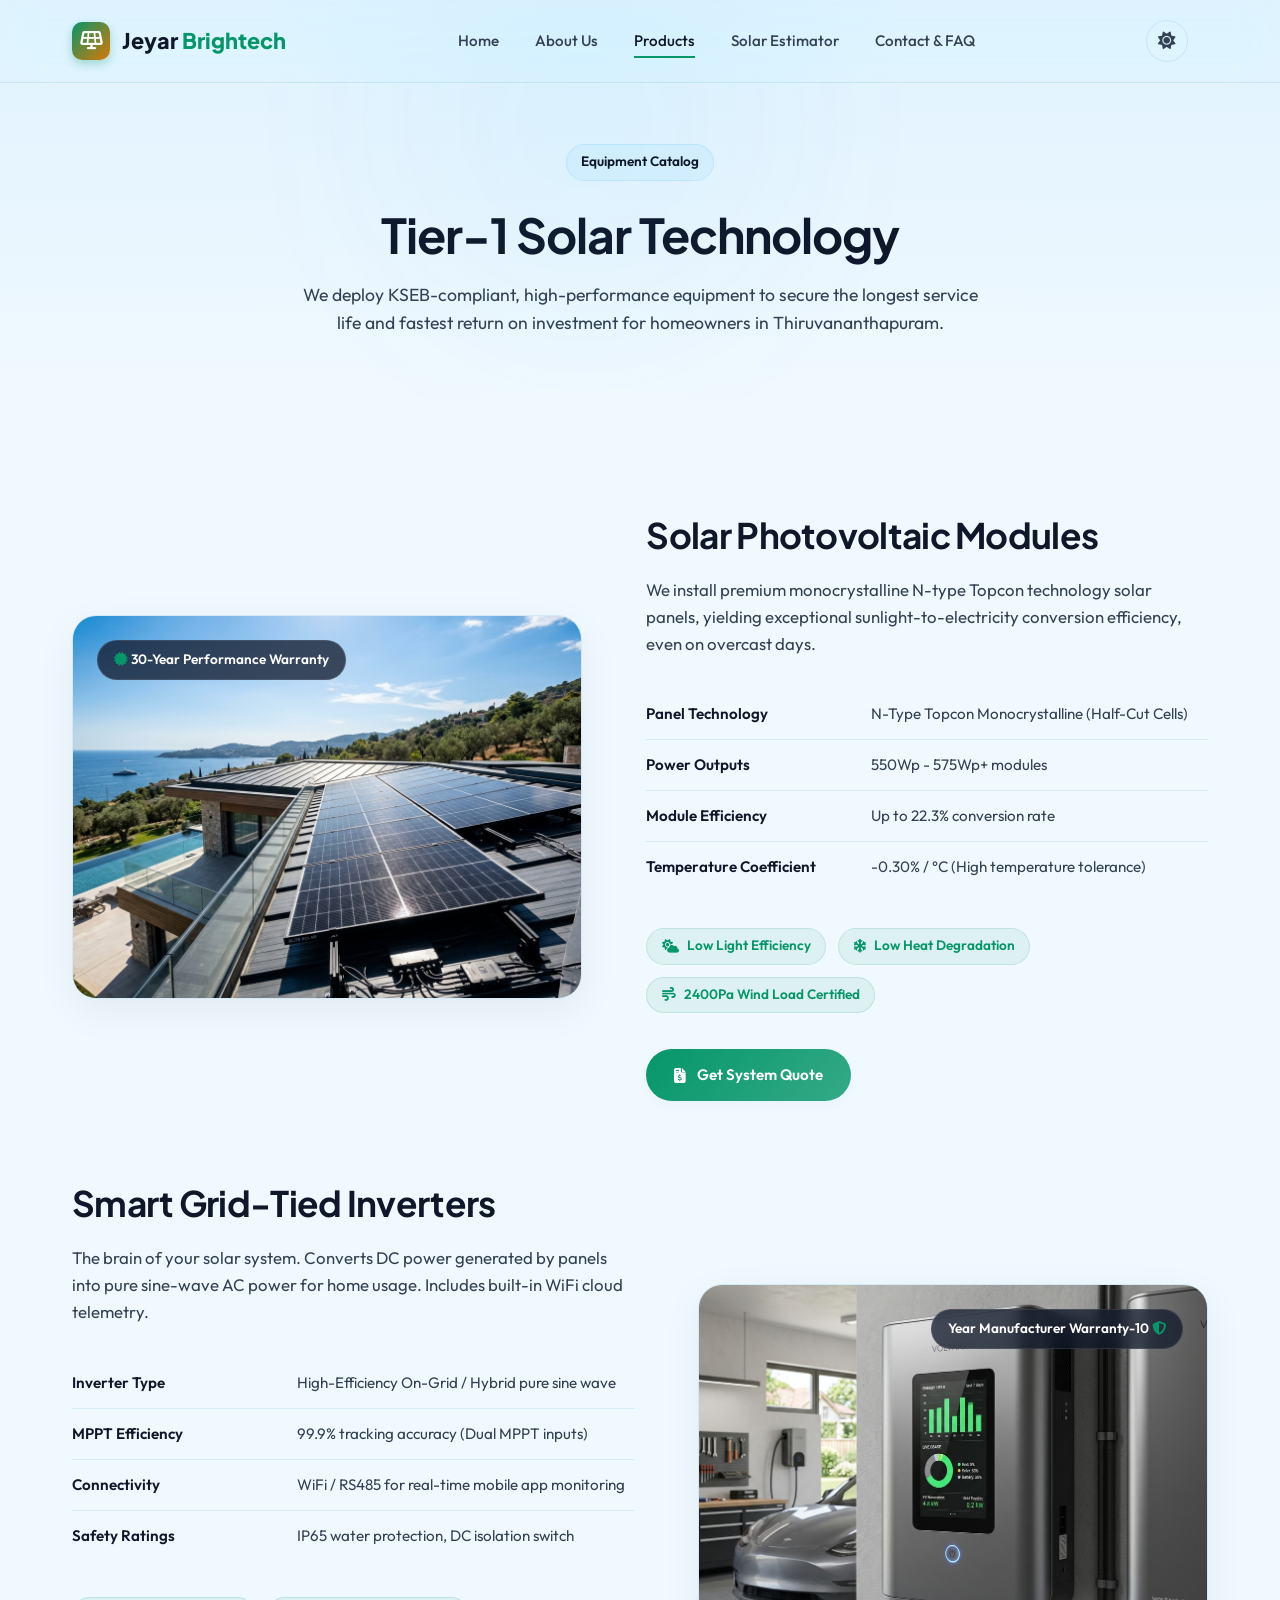
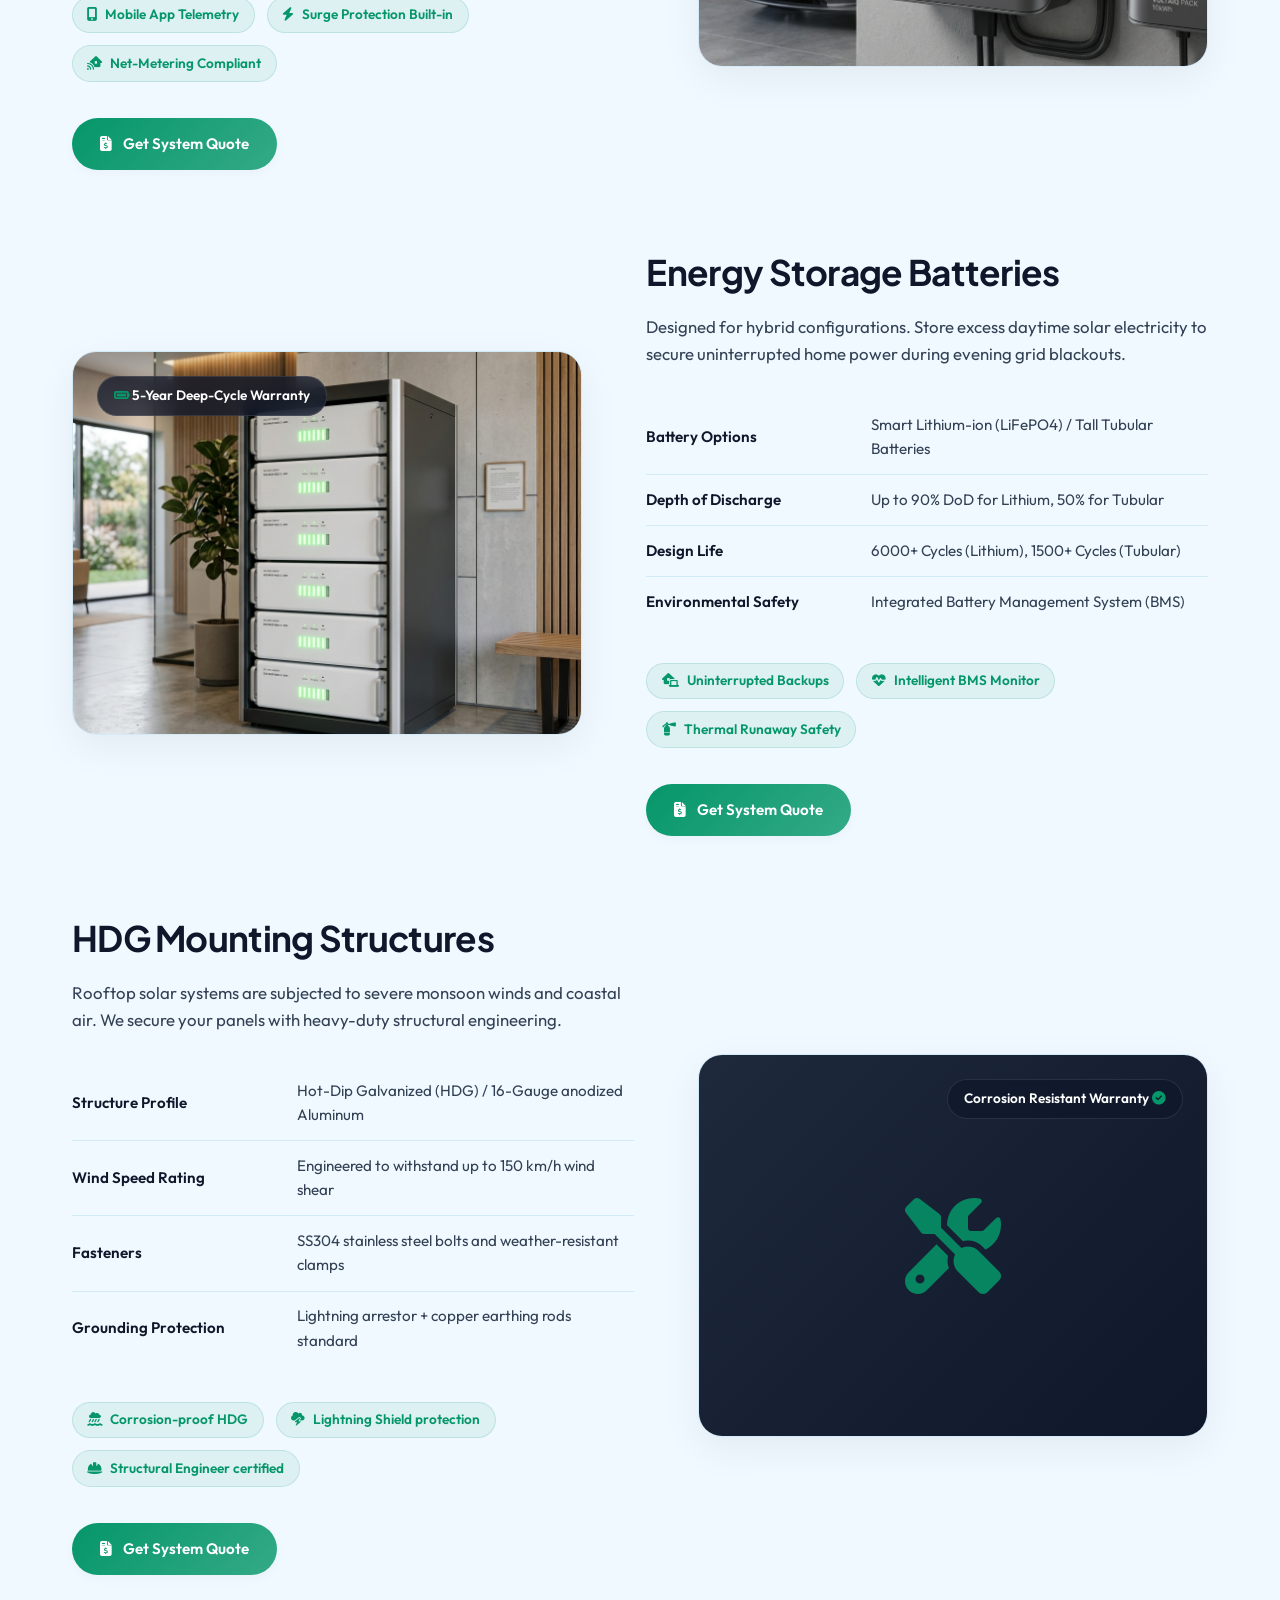
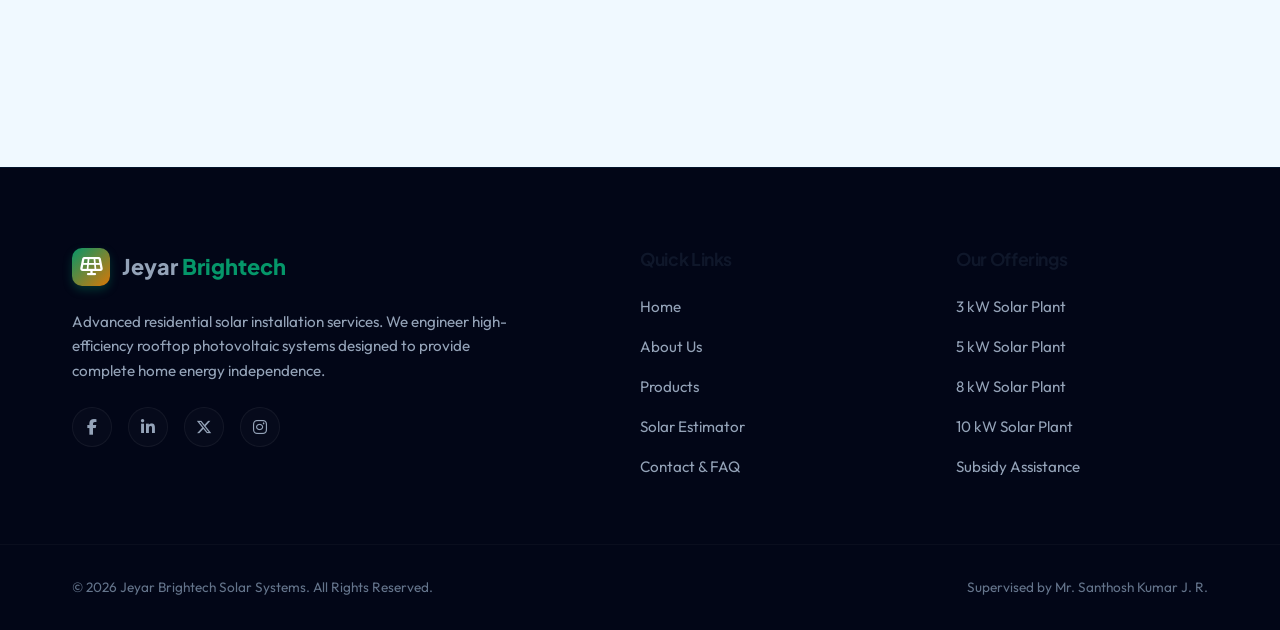
==== commit 31311afd: "j" ====
--- a/products.html
+++ b/products.html
@@ -192,12 +192,9 @@
                 <ul class="nav-list">
                     <li><a href="index.html" class="nav-link">Home</a></li>
                     <li><a href="index.html#about" class="nav-link">About Us</a></li>
-                    <li><a href="index.html#services" class="nav-link">Services</a></li>
                     <li><a href="#" class="nav-link active">Products</a></li>
-                    <li><a href="index.html#package" class="nav-link">Featured Package</a></li>
-                    <li><a href="index.html#benefits" class="nav-link">Benefits</a></li>
-                    <li><a href="index.html#process" class="nav-link">Process</a></li>
-                    <li><a href="index.html#contact" class="nav-link">Contact</a></li>
+                    <li><a href="index.html#calculator" class="nav-link">Solar Estimator</a></li>
+                    <li><a href="index.html#contact" class="nav-link">Contact & FAQ</a></li>
                 </ul>
             </nav>
 
@@ -413,20 +410,20 @@
                 <ul class="footer-links">
                     <li><a href="index.html">Home</a></li>
                     <li><a href="index.html#about">About Us</a></li>
-                    <li><a href="index.html#services">Services</a></li>
-                    <li><a href="index.html#calculator">Solar Calculator</a></li>
                     <li><a href="#">Products</a></li>
+                    <li><a href="index.html#calculator">Solar Estimator</a></li>
+                    <li><a href="index.html#contact">Contact & FAQ</a></li>
                 </ul>
             </div>
             
             <div class="footer-links-col">
                 <h4>Our Offerings</h4>
                 <ul class="footer-links">
-                    <li><a href="index.html#services">Rooftop Solar</a></li>
-                    <li><a href="index.html#services">Net-Metering Setup</a></li>
-                    <li><a href="index.html#services">Off-Grid Battery Storage</a></li>
-                    <li><a href="index.html#services">Thermal Maintenance Auditing</a></li>
-                    <li><a href="index.html#contact">Site Assessment</a></li>
+                    <li><a href="index.html#calculator">3 kW Solar Plant</a></li>
+                    <li><a href="index.html#calculator">5 kW Solar Plant</a></li>
+                    <li><a href="index.html#calculator">8 kW Solar Plant</a></li>
+                    <li><a href="index.html#calculator">10 kW Solar Plant</a></li>
+                    <li><a href="index.html#about">Subsidy Assistance</a></li>
                 </ul>
             </div>
         </div>
--- a/style.css
+++ b/style.css
@@ -6,68 +6,68 @@
 
 /* --- Custom Variables & Theme Tokens --- */
 :root {
-    /* Dark Mode (Default) Variables */
-    --bg-primary: #030712;
-    --bg-secondary: #0b0f19;
-    --bg-card: rgba(17, 24, 39, 0.7);
-    --bg-card-hover: rgba(31, 41, 55, 0.85);
-    --text-primary: #f9fafb;
-    --text-secondary: #9ca3af;
-    --text-muted: #6b7280;
+    /* Dark Mode (Default) Variables - Weather Indigo Theme */
+    --bg-primary: #040815;
+    --bg-secondary: #081026;
+    --bg-card: rgba(15, 23, 42, 0.45);
+    --bg-card-hover: rgba(15, 23, 42, 0.65);
+    --text-primary: #f8fafc;
+    --text-secondary: #cbd5e1;
+    --text-muted: #64748b;
     
     --accent-emerald: #10b981;
     --accent-emerald-rgb: 16, 185, 129;
     --accent-amber: #f59e0b;
     --accent-amber-rgb: 245, 158, 11;
-    --accent-glow: rgba(16, 185, 129, 0.15);
-    
-    --border-color: rgba(255, 255, 255, 0.08);
-    --border-hover: rgba(16, 185, 129, 0.3);
-    
-    --glass-blur: blur(16px) saturate(120%);
-    --shadow-sm: 0 2px 8px rgba(0, 0, 0, 0.5);
-    --shadow-md: 0 8px 30px rgba(0, 0, 0, 0.6);
-    --shadow-glow: 0 0 25px rgba(16, 185, 129, 0.25);
+    --accent-glow: rgba(56, 189, 248, 0.12);
+    
+    --border-color: rgba(56, 189, 248, 0.12);
+    --border-hover: rgba(56, 189, 248, 0.35);
+    
+    --glass-blur: blur(20px) saturate(140%);
+    --shadow-sm: 0 4px 12px rgba(0, 0, 0, 0.25);
+    --shadow-md: 0 12px 40px rgba(0, 0, 0, 0.35);
+    --shadow-glow: 0 0 30px rgba(56, 189, 248, 0.2);
     
     --transition-speed: 0.3s;
     --transition-elastic: cubic-bezier(0.68, -0.6, 0.32, 1.6);
+
+    /* Scene Variables - Dark Mode */
+    --scene-sky-bg: linear-gradient(to bottom, #020617 0%, #0f172a 60%, #1e293b 100%);
+    --stars-opacity: 0.8;
+    --sun-opacity: 0;
+    --sun-translate: translateY(-80px);
+    --moon-opacity: 1;
+    --moon-translate: translateY(0);
+    --sea-color: #111827;
+    --hill-color: #064e3b;
 }
 
 [data-theme="light"] {
-    /* Light Mode Variables */
-    --bg-primary: #f8fafc;
-    --bg-secondary: #f1f5f9;
-    --bg-card: rgba(255, 255, 255, 0.8);
-    --bg-card-hover: rgba(255, 255, 255, 0.95);
+    /* Light Mode Variables - Weather Sky Blue Theme */
+    --bg-primary: #f0f9ff;
+    --bg-secondary: #e0f2fe;
+    --bg-card: rgba(224, 242, 254, 0.45);
+    --bg-card-hover: rgba(224, 242, 254, 0.65);
     --text-primary: #0f172a;
-    --text-secondary: #475569;
+    --text-secondary: #334155;
     --text-muted: #64748b;
     
     --accent-emerald: #059669;
     --accent-emerald-rgb: 5, 150, 105;
     --accent-amber: #d97706;
     --accent-amber-rgb: 217, 119, 6;
-    --accent-glow: rgba(5, 150, 105, 0.08);
-    
-    --border-color: rgba(15, 23, 42, 0.08);
-    --border-hover: rgba(5, 150, 105, 0.4);
-    
-    --glass-blur: blur(16px) saturate(110%);
-    --shadow-sm: 0 2px 8px rgba(15, 23, 42, 0.05);
-    --shadow-md: 0 8px 30px rgba(15, 23, 42, 0.08);
-    --shadow-glow: 0 10px 25px rgba(5, 150, 105, 0.15);
-}
-
-/* --- Base Settings & Resets --- */
-* {
-    margin: 0;
-    padding: 0;
-    box-sizing: border-box;
-}
-
-html {
-    scroll-behavior: smooth;
-    scroll-padding-top: 80px; /* Offset for sticky header */
+    --accent-glow: rgba(14, 165, 233, 0.08);
+    
+    --border-color: rgba(2, 132, 199, 0.12);
+    --border-hover: rgba(2, 132, 199, 0.35);
+    
+    --glass-blur: blur(20px) saturate(130%);
+    --shadow-sm: 0 4px 12px rgba(15, 23, 42, 0.03);
+    --shadow-md: 0 12px 40px rgba(15, 23, 42, 0.06);
+    --shadow-glow: 0 10px 25px rgba(2, 132, 199, 0.15);
+
+    /* Scene Variables - Light Mode */
     --scene-sky-bg: linear-gradient(to bottom, #38bdf8 0%, #bae6fd 60%, #e0f2fe 100%);
     --stars-opacity: 0;
     --sun-opacity: 1;
@@ -140,7 +140,7 @@
 }
 
 .section {
-    padding: 3.5rem 0;
+    padding: 7rem 0;
     position: relative;
 }
 
@@ -234,7 +234,7 @@
 .section-header {
     text-align: center;
     max-width: 700px;
-    margin: 0 auto 2.25rem auto;
+    margin: 0 auto 4rem auto;
 }
 
 .section-subtitle {
@@ -404,7 +404,7 @@
     display: flex;
     justify-content: space-between;
     align-items: center;
-    gap: 2rem;
+    gap: 4rem;
     position: relative;
     z-index: 5;
     flex-wrap: wrap;
@@ -451,7 +451,7 @@
 }
 
 .owner-tag {
-    margin-bottom: 1.25rem;
+    margin-bottom: 2.25rem;
 }
 
 .owner-badge {
@@ -642,12 +642,12 @@
 .about-grid {
     display: grid;
     grid-template-columns: 1.05fr 0.95fr;
-    gap: 2rem;
+    gap: 4rem;
     align-items: stretch;
 }
 
 .about-info {
-    padding: 1.5rem 2rem;
+    padding: 3rem;
     display: flex;
     flex-direction: column;
     justify-content: space-between;
@@ -829,14 +829,14 @@
 .calculator-grid {
     display: grid;
     grid-template-columns: 1fr 1fr;
-    gap: 1.5rem;
+    gap: 3rem;
     align-items: start;
     position: relative;
     z-index: 1;
 }
 
 .calc-input-block, .calc-result-block {
-    padding: 1.5rem 2rem;
+    padding: 3rem;
 }
 
 .calc-input-block h3, .calc-result-block h3 {
@@ -847,7 +847,7 @@
 }
 
 .form-group {
-    margin-bottom: 1.25rem;
+    margin-bottom: 2.25rem;
 }
 
 .form-group label {
@@ -987,7 +987,7 @@
     display: grid;
     grid-template-columns: 1fr 1fr;
     gap: 1.5rem;
-    margin-bottom: 1.25rem;
+    margin-bottom: 2.25rem;
 }
 
 .result-tile {
@@ -1033,8 +1033,8 @@
     background: rgba(var(--accent-emerald-rgb), 0.04);
     border: 1px solid rgba(var(--accent-emerald-rgb), 0.12);
     border-radius: 18px;
-    padding: 1rem 1.25rem;
-    margin-bottom: 1.25rem;
+    padding: 1.75rem;
+    margin-bottom: 2.25rem;
 }
 
 .eco-impact-box h4 {
@@ -1244,7 +1244,7 @@
 .contact-grid {
     display: grid;
     grid-template-columns: 0.85fr 1.15fr;
-    gap: 2rem;
+    gap: 4rem;
     align-items: start;
 }
 
@@ -1255,7 +1255,7 @@
 }
 
 .info-card {
-    padding: 1rem 1.25rem;
+    padding: 1.75rem;
     display: flex;
     gap: 1.5rem;
     align-items: center;
@@ -1299,7 +1299,7 @@
 
 /* Contact Form styling */
 .contact-form-block {
-    padding: 1.5rem 2rem;
+    padding: 3rem;
 }
 
 .contact-form-block h3 {
@@ -1356,7 +1356,7 @@
 .footer-container {
     display: grid;
     grid-template-columns: 2fr 1fr 1fr;
-    gap: 2rem;
+    gap: 4rem;
     margin-bottom: 4rem;
 }
 
@@ -1550,7 +1550,7 @@
 @media (max-width: 1024px) {
     .hero-container {
         grid-template-columns: 1fr;
-        gap: 1.5rem;
+        gap: 3rem;
         text-align: center;
         justify-items: center;
     }
@@ -1592,7 +1592,7 @@
     
     .footer-container {
         grid-template-columns: 1.5fr 1fr;
-        gap: 1.5rem;
+        gap: 3rem;
     }
 }
 
@@ -1700,7 +1700,7 @@
     }
     
     .about-info {
-        padding: 1rem 1.25rem;
+        padding: 1.75rem;
     }
 }
 
@@ -1751,7 +1751,7 @@
     grid-template-columns: repeat(auto-fit, minmax(200px, 1fr));
     gap: 2rem;
     position: relative;
-    margin-top: 1.5rem;
+    margin-top: 3rem;
 }
 
 .process-step {
@@ -1832,9 +1832,6 @@
 }
 
 .map-container iframe {
-}
-
-.map-container iframe {
     width: 100%;
     height: 100%;
     border: none;
@@ -1842,7 +1839,10 @@
 
 /* --- About Highlights Row (Single Row Layout) --- */
 .about-highlights-row {
-    margin-top: 1.5rem;
+    display: grid;
+    grid-template-columns: repeat(5, 1fr);
+    gap: 1.5rem;
+    margin-top: 3rem;
 }
 
 @media (max-width: 1024px) {
@@ -1857,151 +1857,7 @@
     }
 }
 
-/* --- Hero Landscape Theme Styles --- */
-.hero-stars {
-    position: absolute;
-    top: 0;
-    left: 0;
-    width: 100%;
-    height: 70%;
-    background-image: 
-        radial-gradient(1.5px 1.5px at 40px 60px, #fff, transparent),
-        radial-gradient(1px 1px at 120px 200px, #fff, transparent),
-        radial-gradient(2px 2px at 280px 100px, #fff, transparent),
-        radial-gradient(1px 1px at 420px 300px, #fff, transparent),
-        radial-gradient(1.5px 1.5px at 600px 150px, #fff, transparent),
-        radial-gradient(2.5px 2.5px at 800px 80px, #fff, transparent),
-        radial-gradient(1px 1px at 950px 220px, #fff, transparent);
-    background-repeat: repeat;
-    opacity: var(--stars-opacity);
-    transition: opacity 1s ease;
-    pointer-events: none;
-    z-index: 1;
-}
-
-.hero-sun-container {
-    position: absolute;
-    top: 12%;
-    right: 15%;
-    width: 110px;
-    height: 110px;
-    opacity: var(--sun-opacity);
-    transform: var(--sun-translate);
-    transition: transform 1.5s cubic-bezier(0.34, 1.56, 0.64, 1), opacity 1s ease;
-    pointer-events: none;
-    z-index: 1;
-}
-
-.sun-rays {
-    animation: rotateRays 25s linear infinite;
-    transform-origin: center;
-}
-
-@keyframes rotateRays {
-    to { transform: rotate(360deg); }
-}
-
-.hero-moon-container {
-    position: absolute;
-    top: 12%;
-    right: 18%;
-    width: 95px;
-    height: 95px;
-    opacity: var(--moon-opacity);
-    transform: var(--moon-translate);
-    transition: transform 1.5s cubic-bezier(0.34, 1.56, 0.64, 1), opacity 1s ease;
-    pointer-events: none;
-    z-index: 1;
-    filter: drop-shadow(0 0 20px rgba(226, 232, 240, 0.6));
-}
-
-.hero-sea {
-    position: absolute;
-    bottom: 80px;
-    left: 0;
-    width: 100%;
-    height: 80px;
-    background: var(--sea-color);
-    transition: background 1s ease;
-    z-index: 2;
-    pointer-events: none;
-}
-
-.hero-hill {
-    position: absolute;
-    bottom: -10px;
-    left: -5%;
-    width: 110%;
-    height: 140px;
-    background: var(--hill-color);
-    border-radius: 50% 50% 0 0 / 100% 100% 0 0;
-    transition: background 1s ease;
-    z-index: 3;
-    pointer-events: none;
-}
-
-.hero-boy-container {
-    position: absolute;
-    bottom: 95px;
-    right: 22%;
-    width: 75px;
-    height: 115px;
-    z-index: 4;
-    pointer-events: none;
-    animation: gentleSway 4s ease-in-out infinite alternate;
-}
-
-@keyframes gentleSway {
-    0% { transform: translateY(0) rotate(0deg); }
-    100% { transform: translateY(-2px) rotate(1deg); }
-}
-
-@media (max-width: 992px) {
-    .hero-boy-container {
-        right: 10%;
-        width: 60px;
-        height: 92px;
-        bottom: 85px;
-    }
-    .hero-sun-container {
-        right: 8%;
-        top: 8%;
-        width: 80px;
-        height: 80px;
-    }
-    .hero-moon-container {
-        right: 10%;
-        top: 8%;
-        width: 70px;
-        height: 70px;
-    }
-    .hero-sea {
-        height: 70px;
-        bottom: 60px;
-    }
-    .hero-hill {
-        height: 100px;
-    }
-}
-
-@media (max-width: 768px) {
-    .hero {
-        padding-bottom: 220px; /* Leave space for hills and boy below text */
-    }
-    .hero-boy-container {
-        right: 15%;
-        width: 50px;
-        height: 77px;
-        bottom: 65px;
-    }
-    .hero-sea {
-        height: 60px;
-        bottom: 50px;
-    }
-    .hero-hill {
-        height: 80px;
-    }
-}
+
 
 /* --- Custom Active Solar Cursor --- */
 html:active, html:active * {
